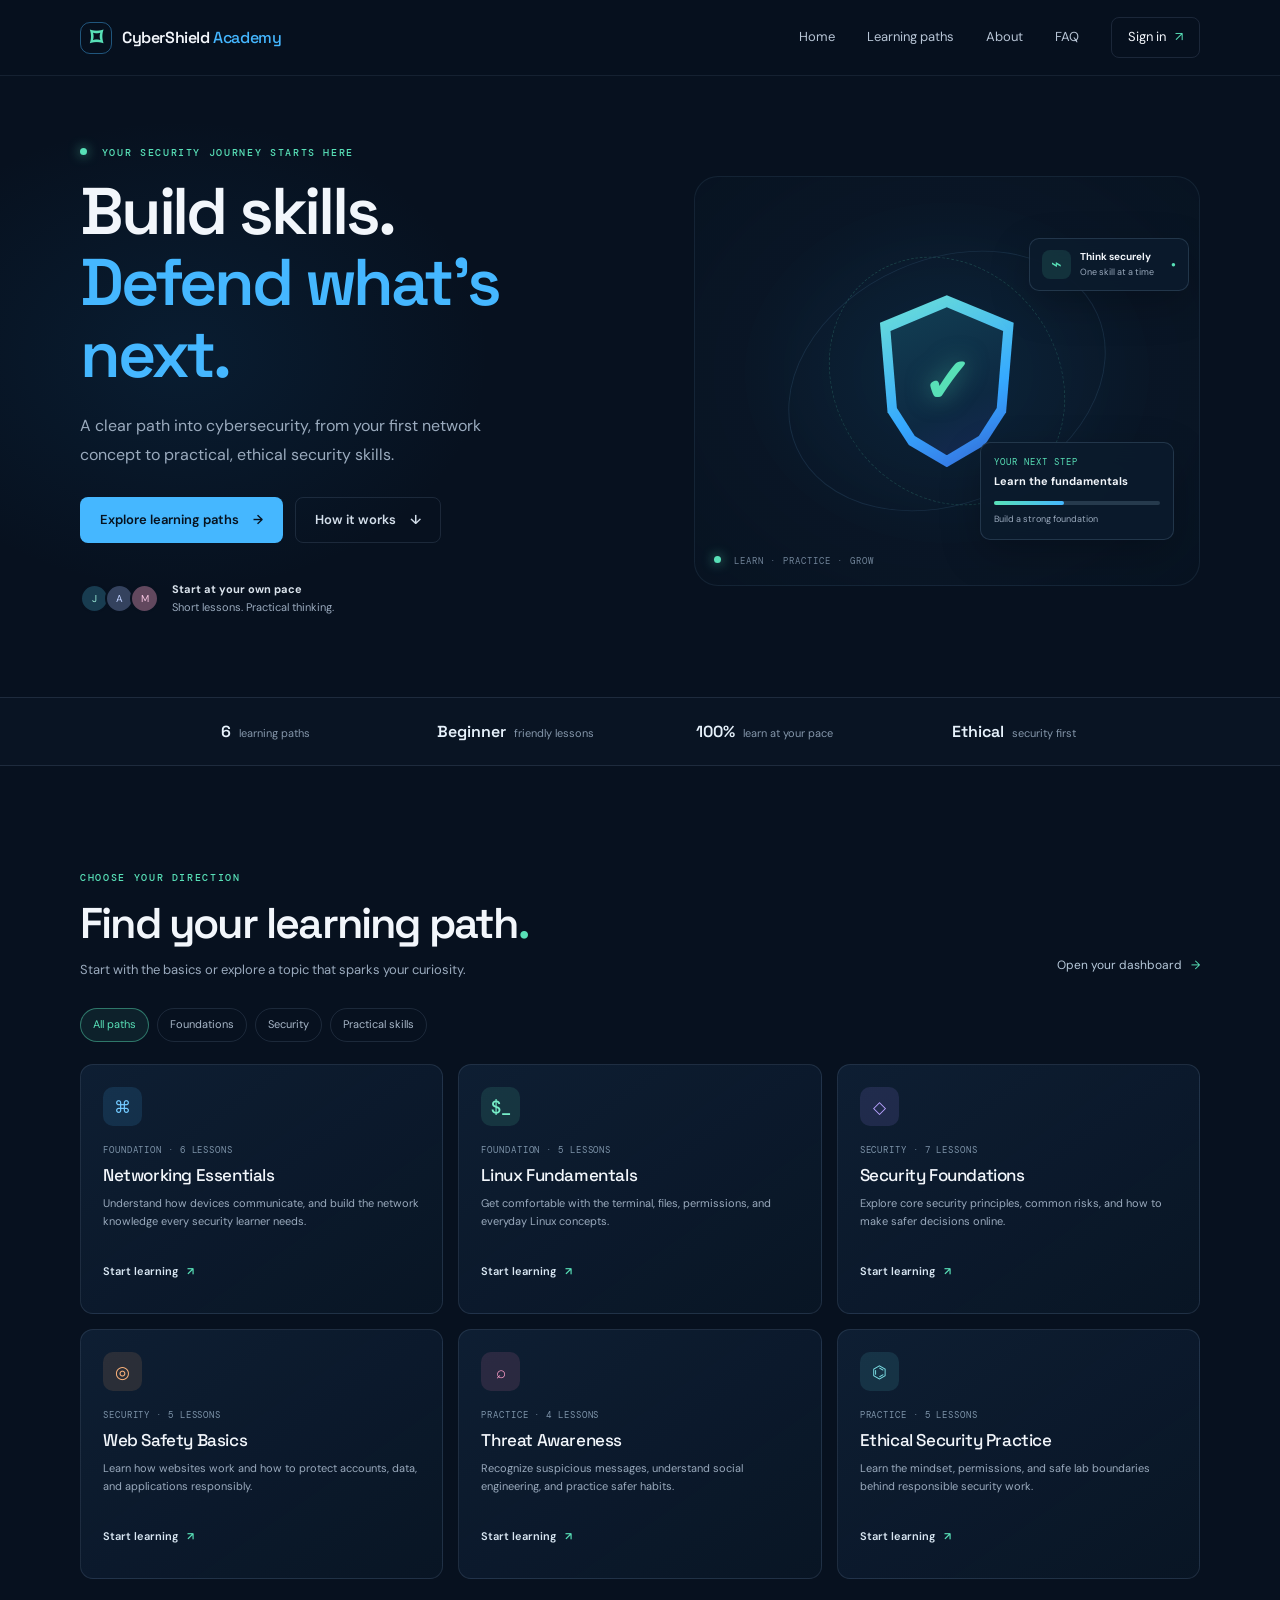
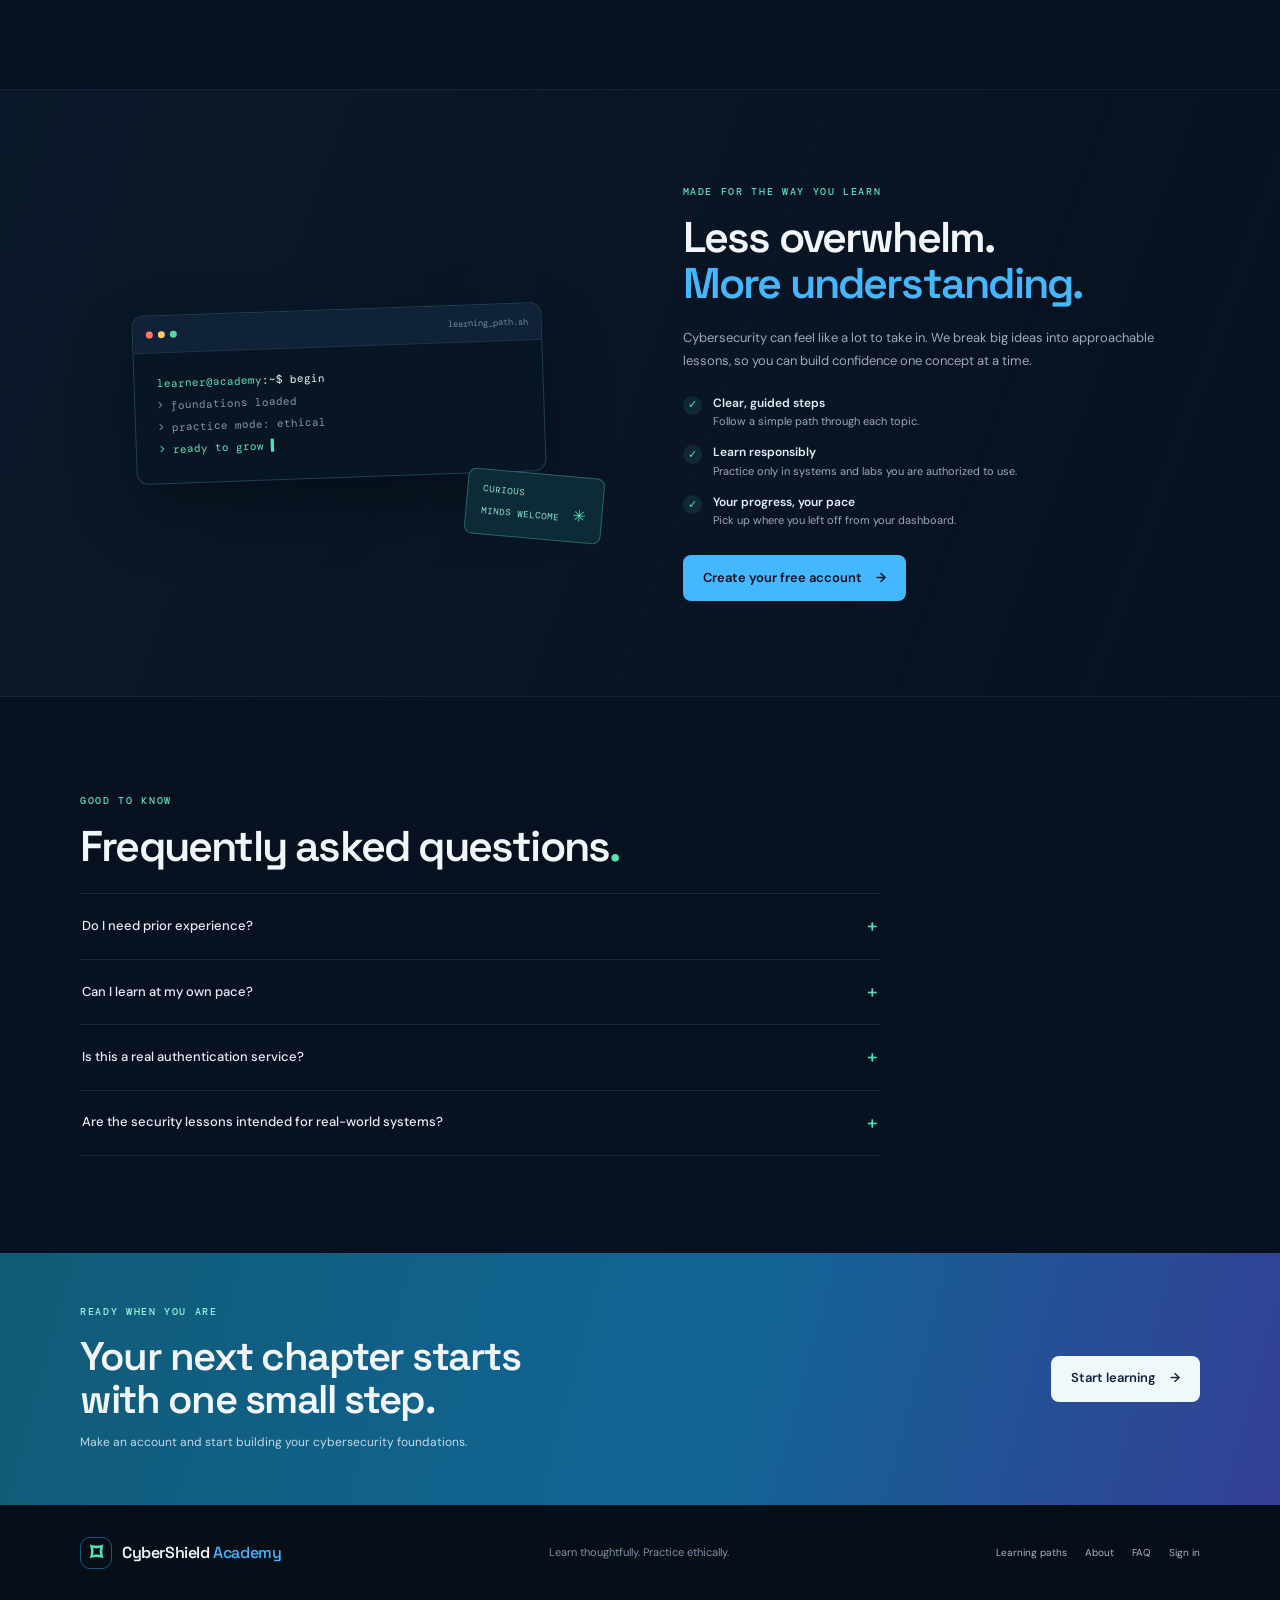
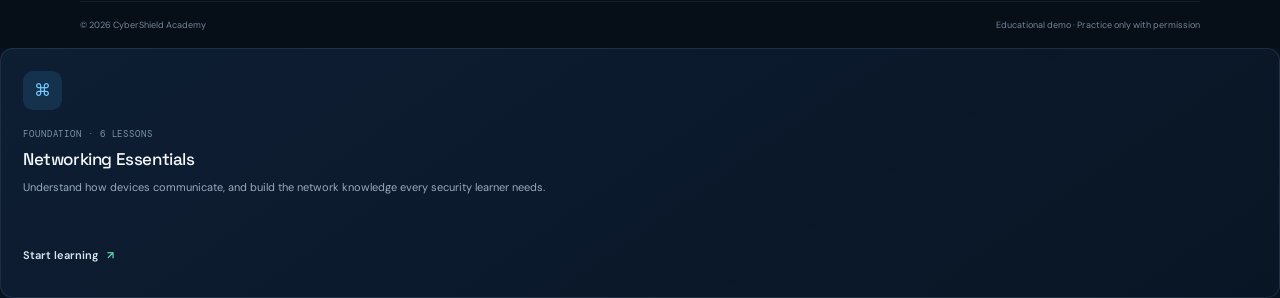
==== index.html @ fd05f438 "Add CyberShield Academy website" ====
<!DOCTYPE html>
<html lang="en">
<head>
    <meta charset="UTF-8">
    <meta name="viewport" content="width=device-width, initial-scale=1.0">
    <meta name="theme-color" content="#07111f">
    <meta name="description" content="Build practical cybersecurity skills with beginner-friendly learning paths, hands-on labs, and guided lessons at CyberShield Academy.">
    <title>CyberShield Academy | Learn Cybersecurity</title>
    <link rel="stylesheet" href="style.css">
</head>
<body>
    <header class="site-header">
        <a class="brand" href="#home" aria-label="CyberShield Academy home">
            <span class="brand-mark" aria-hidden="true">⌑</span>
            <span>CyberShield <strong>Academy</strong></span>
        </a>
        <button class="menu-toggle" id="menuToggle" type="button" aria-label="Open navigation" aria-expanded="false" aria-controls="primaryNav">
            <span></span><span></span><span></span>
        </button>
        <nav class="main-nav" id="primaryNav" aria-label="Main navigation">
            <a href="#home">Home</a>
            <a href="#courses">Learning paths</a>
            <a href="#about">About</a>
            <a href="#faq">FAQ</a>
            <a class="nav-cta" href="auth.html">Sign in <span aria-hidden="true">↗</span></a>
        </nav>
    </header>

    <main>
        <section class="hero section-wrap" id="home">
            <div class="hero-copy">
                <p class="eyebrow"><span class="status-dot"></span> YOUR SECURITY JOURNEY STARTS HERE</p>
                <h1>Build skills.<br><span>Defend what's next.</span></h1>
                <p class="hero-description">A clear path into cybersecurity, from your first network concept to practical, ethical security skills.</p>
                <div class="hero-actions">
                    <a class="button button-primary" href="#courses">Explore learning paths <span aria-hidden="true">→</span></a>
                    <a class="button button-quiet" href="#about">How it works <span aria-hidden="true">↓</span></a>
                </div>
                <div class="hero-proof">
                    <div class="proof-avatars" aria-hidden="true"><span>J</span><span>A</span><span>M</span></div>
                    <p><strong>Start at your own pace</strong><br><span>Short lessons. Practical thinking.</span></p>
                </div>
            </div>
            <div class="hero-visual" aria-label="Cybersecurity learning dashboard illustration">
                <div class="orbit orbit-one"></div>
                <div class="orbit orbit-two"></div>
                <div class="shield-illustration">
                    <div class="shield-inner"><span class="shield-symbol">✓</span></div>
                </div>
                <div class="floating-card card-threat"><span class="mini-icon">⌁</span><span><strong>Think securely</strong><small>One skill at a time</small></span><span class="signal">●</span></div>
                <div class="floating-card card-progress"><span class="progress-label">YOUR NEXT STEP</span><strong>Learn the fundamentals</strong><div class="progress-track"><span></span></div><small>Build a strong foundation</small></div>
                <div class="visual-caption"><span class="status-dot"></span> LEARN · PRACTICE · GROW</div>
            </div>
        </section>

        <section class="trust-strip" aria-label="Academy highlights">
            <div><strong>6</strong><span>learning paths</span></div>
            <div><strong>Beginner</strong><span>friendly lessons</span></div>
            <div><strong>100%</strong><span>learn at your pace</span></div>
            <div><strong>Ethical</strong><span>security first</span></div>
        </section>

        <section class="section-wrap courses-section" id="courses">
            <div class="section-heading">
                <div>
                    <p class="eyebrow">CHOOSE YOUR DIRECTION</p>
                    <h2>Find your learning path<span class="accent-dot">.</span></h2>
                    <p class="section-intro">Start with the basics or explore a topic that sparks your curiosity.</p>
                </div>
                <a class="text-link" href="auth.html">Open your dashboard <span aria-hidden="true">→</span></a>
            </div>
            <div class="course-filters" role="group" aria-label="Filter learning paths">
                <button class="filter-chip active" type="button" data-filter="all" aria-pressed="true">All paths</button>
                <button class="filter-chip" type="button" data-filter="foundation" aria-pressed="false">Foundations</button>
                <button class="filter-chip" type="button" data-filter="security" aria-pressed="false">Security</button>
                <button class="filter-chip" type="button" data-filter="practice" aria-pressed="false">Practical skills</button>
            </div>
            <div class="course-grid" id="courseGrid">
                <article class="course-card" data-category="foundation">
                    <div class="course-icon icon-blue">⌘</div><p class="course-kicker">FOUNDATION · 6 LESSONS</p>
                    <h3>Networking Essentials</h3><p>Understand how devices communicate, and build the network knowledge every security learner needs.</p>
                   <a href="auth.html" class="course-link">Start learning <span aria-hidden="true">↗</span></a>
                </article>
                <article class="course-card" data-category="foundation">
                    <div class="course-icon icon-green">$_</div><p class="course-kicker">FOUNDATION · 5 LESSONS</p>
                    <h3>Linux Fundamentals</h3><p>Get comfortable with the terminal, files, permissions, and everyday Linux concepts.</p>
                    <a href="auth.html" class="course-link">Start learning <span aria-hidden="true">↗</span></a>
                </article>
                <article class="course-card" data-category="security">
                    <div class="course-icon icon-purple">◇</div><p class="course-kicker">SECURITY · 7 LESSONS</p>
                    <h3>Security Foundations</h3><p>Explore core security principles, common risks, and how to make safer decisions online.</p>
                    <a href="auth.html" class="course-link">Start learning <span aria-hidden="true">↗</span></a>
                </article>
                <article class="course-card" data-category="security">
                    <div class="course-icon icon-orange">◎</div><p class="course-kicker">SECURITY · 5 LESSONS</p>
                    <h3>Web Safety Basics</h3><p>Learn how websites work and how to protect accounts, data, and applications responsibly.</p>
                    <a href="auth.html" class="course-link">Start learning <span aria-hidden="true">↗</span></a>
                </article>
                <article class="course-card" data-category="practice">
                    <div class="course-icon icon-pink">⌕</div><p class="course-kicker">PRACTICE · 4 LESSONS</p>
                    <h3>Threat Awareness</h3><p>Recognize suspicious messages, understand social engineering, and practice safer habits.</p>
                    <a href="auth.html" class="course-link">Start learning <span aria-hidden="true">↗</span></a>
                </article>
                <article class="course-card" data-category="practice">
                    <div class="course-icon icon-teal">⌬</div><p class="course-kicker">PRACTICE · 5 LESSONS</p>
                    <h3>Ethical Security Practice</h3><p>Learn the mindset, permissions, and safe lab boundaries behind responsible security work.</p>
                    <a href="auth.html" class="course-link">Start learning <span aria-hidden="true">↗</span></a>
                </article>
            </div>
            <p class="empty-filter" id="emptyFilter" hidden>No learning paths match this filter.</p>
        </section>

        <section class="about-section" id="about">
            <div class="section-wrap about-grid">
                <div class="about-visual">
                    <div class="terminal-window">
                        <div class="terminal-top"><span></span><span></span><span></span><small>learning_path.sh</small></div>
                        <div class="terminal-content"><p><span class="terminal-green">learner@academy</span>:~$ begin</p><p class="terminal-muted">> foundations loaded</p><p class="terminal-muted">> practice mode: ethical</p><p class="terminal-highlight">> ready to grow <span class="cursor">▍</span></p></div>
                    </div>
                    <div class="about-sticker">CURIOUS<br>MINDS WELCOME <span>✳</span></div>
                </div>
                <div class="about-copy">
                    <p class="eyebrow">MADE FOR THE WAY YOU LEARN</p>
                    <h2>Less overwhelm.<br><span>More understanding.</span></h2>
                    <p>Cybersecurity can feel like a lot to take in. We break big ideas into approachable lessons, so you can build confidence one concept at a time.</p>
                    <div class="value-list">
                        <div><span class="check-mark">✓</span><p><strong>Clear, guided steps</strong><br>Follow a simple path through each topic.</p></div>
                        <div><span class="check-mark">✓</span><p><strong>Learn responsibly</strong><br>Practice only in systems and labs you are authorized to use.</p></div>
                        <div><span class="check-mark">✓</span><p><strong>Your progress, your pace</strong><br>Pick up where you left off from your dashboard.</p></div>
                    </div>
                    <a class="button button-primary" href="auth.html">Create your free account <span aria-hidden="true">→</span></a>
                </div>
            </div>
        </section>

        <section class="section-wrap faq-section" id="faq">
            <div class="section-heading">
                <div><p class="eyebrow">GOOD TO KNOW</p><h2>Frequently asked questions<span class="accent-dot">.</span></h2></div>
            </div>
            <div class="faq-list">
                <details><summary>Do I need prior experience? <span>+</span></summary><p>No. The learning paths are designed to start with approachable fundamentals, and you can choose where to begin.</p></details>
                <details><summary>Can I learn at my own pace? <span>+</span></summary><p>Yes. Lessons and progress are available from your dashboard on the same browser where you created your account.</p></details>
                <details><summary>Is this a real authentication service? <span>+</span></summary><p>This website is a front-end learning demo. Accounts and progress are stored in this browser only. Do not use a real or reused password. A production service needs a secure backend and verified password-reset flow.</p></details>
                <details><summary>Are the security lessons intended for real-world systems? <span>+</span></summary><p>Learning should stay ethical and authorized. Only practice on systems you own or have explicit permission to test, preferably in a dedicated training lab.</p></details>
            </div>
        </section>

        <section class="contact-section" id="contact">
            <div class="section-wrap contact-wrap">
                <div><p class="eyebrow">READY WHEN YOU ARE</p><h2>Your next chapter starts<br>with one small step.</h2><p>Make an account and start building your cybersecurity foundations.</p></div>
                <a class="button button-light" href="auth.html">Start learning <span aria-hidden="true">→</span></a>
            </div>
        </section>
    </main>

    <footer class="site-footer">
        <div class="section-wrap footer-main">
            <a class="brand" href="#home"><span class="brand-mark" aria-hidden="true">⌑</span><span>CyberShield <strong>Academy</strong></span></a>
            <p>Learn thoughtfully. Practice ethically.</p>
            <div class="footer-links"><a href="#courses">Learning paths</a><a href="#about">About</a><a href="#faq">FAQ</a><a href="auth.html">Sign in</a></div>
        </div>
        <div class="section-wrap footer-bottom"><span>© <span id="currentYear"></span> CyberShield Academy</span><span>Educational demo · Practice only with permission</span></div>
    </footer>
    <script src="script.js"></script><article class="course-card" data-category="foundation">
    <div class="course-icon icon-blue">⌘</div><p class="course-kicker">FOUNDATION · 6 LESSONS</p>
    <h3>Networking Essentials</h3><p>Understand how devices communicate, and build the network knowledge every security learner needs.</p>
    <a href="networking.html" class="course-link">Start learning <span aria-hidden="true">↗</span></a>
</article>

</body>
</html>
---- style.css ----
@import url('https://fonts.googleapis.com/css2?family=DM+Mono:wght@400;500&family=DM+Sans:wght@400;500;600;700&family=Space+Grotesk:wght@400;500;600;700&display=swap');

:root {
    color-scheme: dark;
    --bg: #07111f;
    --surface: #0c1929;
    --surface-raised: #102238;
    --line: rgba(153, 183, 215, .14);
    --text: #f2f6fb;
    --muted: #9aaabd;
    --blue: #45b7ff;
    --mint: #58e0b7;
    --font-body: "DM Sans", Arial, sans-serif;
    --font-display: "Space Grotesk", Arial, sans-serif;
    --font-mono: "DM Mono", Consolas, monospace;
}

* { box-sizing: border-box; }
html { scroll-behavior: smooth; scroll-padding-top: 85px; }
body { margin: 0; background: var(--bg); color: var(--text); font-family: var(--font-body); line-height: 1.6; }
a { color: inherit; text-decoration: none; }
button { font: inherit; }
button, a { -webkit-tap-highlight-color: transparent; }
button:focus-visible, a:focus-visible, summary:focus-visible, input:focus-visible, textarea:focus-visible { outline: 2px solid var(--mint); outline-offset: 4px; }
.section-wrap { width: min(1120px, calc(100% - 48px)); margin-inline: auto; }

.site-header { position: sticky; z-index: 20; top: 0; display: flex; align-items: center; justify-content: space-between; min-height: 76px; padding: 0 max(24px, calc((100% - 1120px) / 2)); border-bottom: 1px solid rgba(153, 183, 215, .1); background: rgba(7, 17, 31, .88); backdrop-filter: blur(18px); }
.brand { display: inline-flex; gap: 10px; align-items: center; font: 600 16px var(--font-display); letter-spacing: -.4px; white-space: nowrap; }
.brand strong { color: var(--blue); font-weight: 500; }
.brand-mark { display: grid; width: 32px; height: 32px; place-items: center; border: 1px solid rgba(69, 183, 255, .42); border-radius: 10px; color: var(--mint); font-size: 24px; line-height: 1; }
.main-nav { display: flex; align-items: center; gap: 32px; color: #b7c5d5; font-size: 13px; }
.main-nav a { transition: color .2s ease; }
.main-nav a:hover, .footer-links a:hover { color: var(--mint); }
.main-nav .nav-cta { padding: 9px 16px; border: 1px solid var(--line); border-radius: 8px; color: var(--text); }
.nav-cta span { padding-left: 6px; color: var(--mint); }
.menu-toggle { display: none; }

.hero { position: relative; display: grid; min-height: 600px; grid-template-columns: 1.05fr .95fr; align-items: center; gap: 54px; padding-block: 70px 80px; }
.hero::before { position: absolute; z-index: -1; top: 5%; left: -20%; width: 58%; height: 80%; border-radius: 50%; background: radial-gradient(ellipse, rgba(20, 91, 145, .16), transparent 67%); content: ""; pointer-events: none; }
.eyebrow { margin: 0 0 17px; color: var(--mint); font: 500 10px var(--font-mono); letter-spacing: 1.65px; }
.status-dot { display: inline-block; width: 7px; height: 7px; margin-right: 7px; border-radius: 50%; background: var(--mint); box-shadow: 0 0 12px rgba(88, 224, 183, .8); vertical-align: 1px; }
.hero h1, .section-heading h2, .about-copy h2, .contact-wrap h2 { margin: 0; font: 600 clamp(42px, 5.4vw, 66px)/1.08 var(--font-display); letter-spacing: -3.2px; }
.hero h1 span, .about-copy h2 span { color: var(--blue); }
.hero-description { max-width: 455px; margin: 22px 0 28px; color: var(--muted); font-size: 16px; line-height: 1.8; }
.hero-actions { display: flex; flex-wrap: wrap; align-items: center; gap: 12px; }
.button { display: inline-flex; min-height: 46px; align-items: center; justify-content: center; gap: 14px; padding: 0 19px; border: 1px solid transparent; border-radius: 8px; font-size: 13px; font-weight: 600; transition: transform .2s ease, background .2s ease, border-color .2s ease; }
.button:hover { transform: translateY(-2px); }
.button-primary { background: var(--blue); color: #06121f; }
.button-primary:hover { background: #81d1ff; }
.button-quiet { border-color: var(--line); color: #d3deea; }
.button-quiet:hover { border-color: rgba(88, 224, 183, .5); }
.hero-proof { display: flex; align-items: center; gap: 13px; margin-top: 38px; }
.proof-avatars { display: flex; padding-left: 4px; }
.proof-avatars span { display: grid; width: 29px; height: 29px; margin-left: -4px; place-items: center; border: 2px solid var(--bg); border-radius: 50%; background: #183c50; color: #9cebd7; font-size: 10px; }
.proof-avatars span:nth-child(2) { background: #34425e; color: #bed0ff; }
.proof-avatars span:nth-child(3) { background: #62485e; color: #f7c5e1; }
.hero-proof p { margin: 0; color: #dae3ec; font-size: 11px; line-height: 1.6; }
.hero-proof p span { color: var(--muted); }

.hero-visual { position: relative; display: grid; min-height: 410px; place-items: center; overflow: hidden; border: 1px solid rgba(129, 175, 212, .1); border-radius: 24px; background: radial-gradient(ellipse at 50% 48%, rgba(23, 80, 119, .34), rgba(11, 25, 42, .65) 57%, rgba(8, 20, 34, .8)); }
.orbit { position: absolute; width: 330px; height: 330px; border: 1px solid rgba(103, 161, 206, .15); border-radius: 50%; transform: rotate(-24deg) scaleY(.74); }
.orbit-two { width: 260px; height: 260px; border-style: dashed; border-color: rgba(88, 224, 183, .18); transform: rotate(55deg) scaleY(.86); }
.shield-illustration { position: relative; display: grid; width: 152px; height: 172px; place-items: center; background: linear-gradient(155deg, #70e4d3, #35a9ff 60%, #3764da); clip-path: polygon(50% 0, 94% 16%, 89% 68%, 75% 87%, 50% 100%, 25% 87%, 11% 68%, 6% 16%); filter: drop-shadow(0 0 30px rgba(59, 186, 239, .3)); }
.shield-inner { display: grid; width: 128px; height: 148px; place-items: center; background: linear-gradient(155deg, #123f54, #0d2942 65%, #172854); clip-path: polygon(50% 0, 94% 16%, 89% 68%, 75% 87%, 50% 100%, 25% 87%, 11% 68%, 6% 16%); }
.shield-symbol { color: var(--mint); font: 600 62px var(--font-display); text-shadow: 0 0 24px rgba(88, 224, 183, .5); }
.floating-card { position: absolute; display: flex; align-items: center; border: 1px solid rgba(145, 180, 214, .18); border-radius: 10px; background: rgba(12, 27, 44, .91); box-shadow: 0 14px 40px rgba(0, 0, 0, .22); backdrop-filter: blur(12px); }
.card-threat { top: 15%; right: 2%; gap: 9px; padding: 10px 12px; }
.mini-icon { display: grid; width: 29px; height: 29px; place-items: center; border-radius: 8px; background: rgba(88, 224, 183, .12); color: var(--mint); font-size: 18px; }
.card-threat strong, .card-threat small, .card-progress strong, .card-progress small { display: block; }
.card-threat strong { font-size: 10px; }
.card-threat small, .card-progress small { color: var(--muted); font-size: 9px; }
.signal { margin-left: 8px; color: var(--mint); font-size: 8px; }
.card-progress { right: 5%; bottom: 11%; display: block; width: 194px; padding: 13px; }
.progress-label { display: block; margin-bottom: 5px; color: var(--mint); font: 9px var(--font-mono); letter-spacing: 1px; }
.card-progress strong { margin-bottom: 10px; font-size: 11px; }
.progress-track { height: 4px; margin-bottom: 7px; border-radius: 8px; background: #263a4d; }
.progress-track span { display: block; width: 42%; height: 100%; border-radius: inherit; background: linear-gradient(90deg, var(--mint), var(--blue)); }
.visual-caption { position: absolute; bottom: 18px; left: 19px; color: #718499; font: 9px var(--font-mono); letter-spacing: 1.1px; }

.trust-strip { display: grid; grid-template-columns: repeat(4, 1fr); gap: 18px; padding: 23px max(24px, calc((100% - 980px) / 2)); border-block: 1px solid var(--line); background: rgba(12, 25, 41, .5); }
.trust-strip div { display: flex; align-items: baseline; justify-content: center; gap: 8px; }
.trust-strip strong { color: #e7f2fc; font: 600 16px var(--font-display); }
.trust-strip span { color: #8496aa; font-size: 11px; }

.courses-section { padding-block: 105px 110px; }
.section-heading { display: flex; align-items: end; justify-content: space-between; gap: 25px; margin-bottom: 28px; }
.section-heading h2, .about-copy h2 { font-size: clamp(32px, 4vw, 43px); letter-spacing: -1.8px; }
.accent-dot { color: var(--mint); }
.section-intro { margin: 12px 0 0; color: var(--muted); font-size: 13px; }
.text-link { padding-bottom: 5px; color: #b7c9da; font-size: 12px; }
.text-link span, .course-link span { padding-left: 6px; color: var(--mint); }
.course-filters { display: flex; flex-wrap: wrap; gap: 8px; margin-bottom: 22px; }
.filter-chip { padding: 7px 12px; border: 1px solid var(--line); border-radius: 20px; background: transparent; color: #a7b6c7; cursor: pointer; font-size: 11px; transition: .2s ease; }
.filter-chip:hover, .filter-chip.active { border-color: rgba(88, 224, 183, .45); background: rgba(88, 224, 183, .08); color: var(--mint); }
.course-grid { display: grid; grid-template-columns: repeat(3, 1fr); gap: 15px; }
.course-card { min-height: 250px; padding: 22px; border: 1px solid var(--line); border-radius: 13px; background: linear-gradient(145deg, rgba(16, 34, 56, .8), rgba(10, 23, 39, .75)); transition: transform .25s ease, border-color .25s ease, background .25s ease; }
.course-card:hover { transform: translateY(-4px); border-color: rgba(69, 183, 255, .4); background: linear-gradient(145deg, rgba(18, 43, 68, .95), rgba(10, 23, 39, .85)); }
.course-icon { display: grid; width: 39px; height: 39px; place-items: center; border-radius: 10px; font: 500 17px var(--font-mono); }
.icon-blue { background: rgba(69, 183, 255, .13); color: #73caff; }
.icon-green { background: rgba(88, 224, 183, .12); color: #77edc8; }
.icon-purple { background: rgba(164, 136, 255, .13); color: #b9a2ff; }
.icon-orange { background: rgba(255, 171, 106, .12); color: #ffb47c; }
.icon-pink { background: rgba(255, 128, 178, .12); color: #ff9fca; }
.icon-teal { background: rgba(94, 212, 219, .12); color: #7de1e7; }
.course-kicker { margin: 18px 0 8px; color: #7e94aa; font: 9px var(--font-mono); letter-spacing: .9px; }
.course-card h3 { margin: 0 0 8px; font: 500 17px var(--font-display); letter-spacing: -.4px; }
.course-card > p:not(.course-kicker) { min-height: 54px; margin: 0; color: var(--muted); font-size: 11px; line-height: 1.65; }
.course-link { display: inline-block; margin-top: 15px; color: #d9e7f3; font-size: 11px; font-weight: 600; }
.empty-filter { color: var(--muted); }

.about-section { padding-block: 95px; border-block: 1px solid rgba(153, 183, 215, .08); background: linear-gradient(110deg, rgba(11, 26, 43, .9), rgba(7, 17, 31, .6)); }
.about-grid { display: grid; grid-template-columns: 1fr 1fr; align-items: center; gap: 85px; }
.about-visual { position: relative; min-height: 335px; display: grid; place-items: center; }
.terminal-window { width: min(410px, 100%); overflow: hidden; border: 1px solid rgba(99, 178, 211, .27); border-radius: 12px; background: #081522; box-shadow: 0 28px 65px rgba(0, 0, 0, .32); transform: rotate(-2deg); }
.terminal-top { display: flex; height: 37px; align-items: center; gap: 5px; padding: 0 13px; border-bottom: 1px solid rgba(153, 183, 215, .1); background: #102238; }
.terminal-top > span { width: 7px; height: 7px; border-radius: 50%; background: #ff776d; }
.terminal-top > span:nth-child(2) { background: #ffc966; }
.terminal-top > span:nth-child(3) { background: #58d7a2; }
.terminal-top small { margin-left: auto; color: #71869b; font: 9px var(--font-mono); }
.terminal-content { padding: 19px 22px 23px; font: 11px/2 var(--font-mono); }
.terminal-content p { margin: 0; }
.terminal-green, .terminal-highlight { color: var(--mint); }
.terminal-muted { color: #8296aa; }
.cursor { animation: blink 1.1s steps(2, start) infinite; }
@keyframes blink { to { visibility: hidden; } }
.about-sticker { position: absolute; right: -5px; bottom: 22px; padding: 12px 15px; border: 1px solid rgba(88, 224, 183, .34); border-radius: 8px; background: #0d2b37; color: #8fe6d0; font: 9px/1.6 var(--font-mono); letter-spacing: 1px; transform: rotate(5deg); }
.about-sticker span { padding-left: 7px; color: var(--mint); font-size: 16px; }
.about-copy > p:not(.eyebrow) { margin: 18px 0; color: var(--muted); font-size: 13px; line-height: 1.8; }
.value-list { display: grid; gap: 13px; margin: 21px 0 25px; }
.value-list > div { display: flex; align-items: flex-start; gap: 11px; }
.check-mark { display: grid; flex: 0 0 19px; width: 19px; height: 19px; margin-top: 2px; place-items: center; border-radius: 50%; background: rgba(88, 224, 183, .1); color: var(--mint); font-size: 11px; }
.value-list p { margin: 0; color: var(--muted); font-size: 11px; line-height: 1.6; }
.value-list strong { color: #e6eef7; font-size: 12px; font-weight: 600; }
.faq-section { padding-block: 97px; }
.faq-section .section-heading { margin-bottom: 23px; }
.faq-list { max-width: 800px; border-top: 1px solid var(--line); }
.faq-list details { border-bottom: 1px solid var(--line); }
.faq-list summary { display: flex; align-items: center; justify-content: space-between; gap: 20px; padding: 17px 2px; color: #e5edf6; cursor: pointer; font-size: 13px; font-weight: 500; list-style: none; }
.faq-list summary::-webkit-details-marker { display: none; }
.faq-list summary span { color: var(--mint); font-size: 19px; transition: transform .2s ease; }
.faq-list details[open] summary span { transform: rotate(45deg); }
.faq-list details p { max-width: 690px; margin: -4px 0 18px; color: var(--muted); font-size: 12px; line-height: 1.8; }
.contact-section { padding-block: 52px; background: linear-gradient(105deg, #105b76, #116596 56%, #343f95); }
.contact-wrap { display: flex; align-items: center; justify-content: space-between; gap: 30px; }
.contact-wrap .eyebrow { color: #99f5db; }
.contact-wrap h2 { font-size: clamp(28px, 4vw, 40px); letter-spacing: -1.5px; }
.contact-wrap > div > p:last-child { margin: 12px 0 0; color: #c1d9e9; font-size: 12px; }
.button-light { flex: 0 0 auto; background: #f1f8fc; color: #102238; }
.button-light:hover { background: #fff; }
.site-footer { background: #060e18; }
.footer-main { display: flex; min-height: 96px; align-items: center; justify-content: space-between; gap: 20px; }
.footer-main > p { color: #8092a5; font-size: 11px; }
.footer-links { display: flex; flex-wrap: wrap; gap: 18px; color: #a8b7c7; font-size: 10px; }
.footer-bottom { display: flex; justify-content: space-between; gap: 15px; padding-block: 16px; border-top: 1px solid rgba(153, 183, 215, .1); color: #74869a; font-size: 9px; }

/* Account and dashboard share the academy palette and controls. */
.app-page { min-height: 100vh; background: radial-gradient(ellipse at 20% 5%, rgba(19, 84, 125, .2), transparent 42%), var(--bg); }
.app-header { position: sticky; z-index: 10; top: 0; display: flex; min-height: 70px; align-items: center; justify-content: space-between; padding: 0 max(24px, calc((100% - 1060px) / 2)); border-bottom: 1px solid var(--line); background: rgba(7, 17, 31, .9); backdrop-filter: blur(15px); }
.app-header nav { display: flex; align-items: center; gap: 19px; color: #aebed0; font-size: 12px; }
.app-header nav a:hover { color: var(--mint); }
.app-container { width: min(1060px, calc(100% - 40px)); margin: 0 auto; padding-block: 44px 70px; }
.app-container h1, .auth-panel h1 { font: 600 clamp(29px, 4vw, 40px)/1.15 var(--font-display); letter-spacing: -1.4px; }
.app-container h1 span { color: var(--blue); }
.app-muted { color: var(--muted); font-size: 13px; }
.dashboard-top { display: flex; align-items: flex-end; justify-content: space-between; gap: 24px; margin-bottom: 28px; }
.dashboard-top .eyebrow { margin-bottom: 10px; }
.dashboard-stats { display: grid; grid-template-columns: repeat(3, 1fr); gap: 13px; margin-bottom: 34px; }
.stat-card { padding: 18px; border: 1px solid var(--line); border-radius: 11px; background: rgba(13, 30, 49, .8); }
.stat-card strong { display: block; color: var(--mint); font: 600 25px var(--font-display); }
.stat-card span { color: var(--muted); font-size: 10px; }
.dashboard-section-title { display: flex; align-items: center; justify-content: space-between; gap: 20px; margin: 34px 0 16px; }
.dashboard-section-title h2 { margin: 0; font: 500 20px var(--font-display); }
.dashboard-courses { display: grid; grid-template-columns: repeat(2, 1fr); gap: 13px; }
.dashboard-course { padding: 19px; border: 1px solid var(--line); border-radius: 12px; background: rgba(13, 30, 49, .72); }
.dashboard-course-head { display: flex; align-items: flex-start; justify-content: space-between; gap: 12px; }
.dashboard-course h3 { margin: 0 0 7px; font: 500 16px var(--font-display); }
.dashboard-course p { margin: 0 0 13px; color: var(--muted); font-size: 11px; }
.course-count { color: #8da1b7; font: 10px var(--font-mono); }
.dashboard-progress { height: 5px; margin: 13px 0 9px; border-radius: 5px; background: #23384e; }
.dashboard-progress span { display: block; height: 100%; border-radius: inherit; background: linear-gradient(90deg, var(--mint), var(--blue)); transition: width .25s ease; }
.lesson-list { display: grid; gap: 7px; margin: 13px 0 0; padding: 0; list-style: none; }
.lesson-list li { color: #c2cfdd; font-size: 11px; }
.lesson-header { display: flex; align-items: center; gap: 8px; }
.lesson-list input { flex: 0 0 auto; accent-color: var(--mint); }
.lesson-list label { color: #8fa2b6; cursor: pointer; font-size: 9px; }
.lesson-expand { flex: 1; padding: 5px 0; border: 0; background: transparent; color: #c2cfdd; cursor: pointer; text-align: left; font-size: 11px; }
.lesson-expand::after { float: right; padding-right: 5px; color: var(--mint); content: "+"; }
.lesson-expand[aria-expanded="true"]::after { content: "−"; }
.lesson-content { margin: 3px 25px 9px 0; color: var(--muted); font-size: 10px; line-height: 1.7; }
.dashboard-empty { padding: 27px; border: 1px dashed rgba(153, 183, 215, .22); border-radius: 12px; color: var(--muted); text-align: center; }
.dashboard-empty a { display: inline-block; margin-top: 8px; color: var(--mint); font-size: 12px; }
.dashboard-actions { display: flex; align-items: center; gap: 11px; }
.small-button { min-height: 37px; padding: 0 13px; border: 1px solid var(--line); border-radius: 7px; background: transparent; color: #d8e4ef; cursor: pointer; font-size: 11px; }
.small-button:hover { border-color: rgba(88, 224, 183, .5); color: var(--mint); }
.danger-button { color: #ff9b9b; }
.app-footer { padding: 17px 20px; border-top: 1px solid var(--line); color: #72859a; text-align: center; font-size: 10px; }
.auth-layout { display: grid; width: min(940px, calc(100% - 40px)); min-height: calc(100vh - 120px); grid-template-columns: .9fr 1.1fr; align-items: center; gap: 80px; margin: 0 auto; padding-block: 50px; }
.auth-aside h1 { margin: 0; font: 600 clamp(38px, 5vw, 55px)/1.08 var(--font-display); letter-spacing: -2.5px; }
.auth-aside h1 span { color: var(--blue); }
.auth-aside > p:not(.eyebrow) { max-width: 360px; margin: 17px 0 25px; color: var(--muted); font-size: 13px; line-height: 1.8; }
.auth-aside-note { display: flex; align-items: center; gap: 9px; margin-top: 12px; color: #b6c6d6; font-size: 11px; }
.auth-aside-note .check-mark { width: 18px; height: 18px; flex-basis: 18px; }
.auth-panel { padding: 30px; border: 1px solid var(--line); border-radius: 15px; background: rgba(12, 27, 44, .9); box-shadow: 0 25px 70px rgba(0, 0, 0, .2); }
.auth-panel .eyebrow { margin-bottom: 10px; }
.auth-panel h2 { margin: 0; font: 600 27px var(--font-display); letter-spacing: -.8px; }
.auth-subtitle { margin: 5px 0 20px; color: var(--muted); font-size: 11px; }
.auth-tabs { display: grid; grid-template-columns: 1fr 1fr; gap: 5px; margin-bottom: 21px; padding: 4px; border-radius: 8px; background: #081522; }
.auth-tabs button { padding: 9px 5px; border: 0; border-radius: 6px; background: transparent; color: #96a9bc; cursor: pointer; font-size: 11px; }
.auth-tabs button.active { background: #18334c; color: #e6f4ff; }
.auth-panel form > label, .label-row label { display: block; margin: 13px 0 6px; color: #d3deea; font-size: 10px; font-weight: 600; }
.auth-panel input:not([type="checkbox"]) { display: block; width: 100%; height: 42px; padding: 0 12px; border: 1px solid rgba(153, 183, 215, .18); border-radius: 7px; background: #081522; color: var(--text); font: 11px var(--font-body); }
.auth-panel input::placeholder { color: #657b91; }
.label-row { display: flex; align-items: center; justify-content: space-between; }
.inline-button { margin-top: 13px; padding: 0; border: 0; background: transparent; color: var(--mint); cursor: pointer; font-size: 10px; }
.password-field { position: relative; }
.password-field input { padding-right: 58px !important; }
.password-toggle { position: absolute; top: 50%; right: 10px; padding: 4px; border: 0; background: transparent; color: var(--mint); cursor: pointer; font-size: 10px; transform: translateY(-50%); }
.remember-option { display: flex !important; align-items: center; gap: 7px; margin: 13px 0 !important; color: var(--muted) !important; font-size: 10px !important; font-weight: 400 !important; }
.remember-option input { width: 13px; height: 13px; margin: 0; accent-color: var(--mint); }
.auth-submit { width: 100%; margin-top: 12px; cursor: pointer; font-family: var(--font-body); }
.auth-message { min-height: 18px; margin: 12px 0 0; color: var(--mint); font-size: 11px; }
.auth-message.error { color: #ff9a9a; }
.demo-disclaimer { margin: 11px 0 0; padding-top: 13px; border-top: 1px solid var(--line); color: #8497aa; font-size: 9px; line-height: 1.7; }
.password-strength { height: 3px; margin-top: 8px; overflow: hidden; border-radius: 4px; background: #26394d; }
.password-strength span { display: block; width: 0; height: 100%; border-radius: inherit; background: #ff9b9b; transition: width .2s ease, background .2s ease; }
.password-hint { margin: 5px 0 6px; color: #8799ac; font-size: 9px; }
[hidden] { display: none !important; }

@media (max-width: 800px) {
    .main-nav { gap: 19px; }
    .hero { min-height: auto; grid-template-columns: 1fr 1fr; gap: 28px; padding-block: 70px; }
    .hero-visual { min-height: 350px; }
    .course-grid { grid-template-columns: repeat(2, 1fr); }
    .about-grid { gap: 35px; }
    .trust-strip { grid-template-columns: repeat(2, 1fr); }
}
@media (max-width: 620px) {
    html { scroll-padding-top: 68px; }
    .section-wrap { width: min(100% - 36px, 500px); }
    .site-header { min-height: 65px; padding-inline: 18px; }
    .brand { font-size: 14px; }
    .menu-toggle { display: grid; width: 38px; height: 36px; align-content: center; justify-items: center; gap: 5px; border: 1px solid var(--line); border-radius: 7px; background: transparent; cursor: pointer; }
    .menu-toggle span { width: 16px; height: 1px; background: var(--text); }
    .main-nav { position: absolute; top: 64px; right: 0; left: 0; display: none; align-items: stretch; gap: 0; padding: 8px 18px 14px; border-bottom: 1px solid var(--line); background: #091522; }
    .main-nav.open { display: flex; flex-direction: column; }
    .main-nav a { padding: 11px 5px; }
    .main-nav .nav-cta { margin-top: 6px; padding-inline: 10px; }
    .hero { grid-template-columns: 1fr; gap: 34px; padding-block: 59px 45px; }
    .hero h1 { font-size: clamp(43px, 12vw, 58px); letter-spacing: -2.6px; }
    .hero-description { max-width: 410px; font-size: 14px; }
    .hero-proof { margin-top: 27px; }
    .hero-visual { min-height: 320px; }
    .orbit { width: 270px; height: 270px; }
    .orbit-two { width: 220px; height: 220px; }
    .shield-illustration { width: 130px; height: 148px; }
    .shield-inner { width: 109px; height: 127px; }
    .shield-symbol { font-size: 52px; }
    .card-threat { top: 10%; right: 2%; }
    .card-progress { right: 3%; bottom: 12%; }
    .trust-strip { gap: 14px 5px; padding: 19px 15px; }
    .trust-strip div { flex-direction: column; align-items: center; gap: 1px; text-align: center; }
    .trust-strip strong { font-size: 14px; }
    .trust-strip span { font-size: 9px; }
    .courses-section { padding-block: 68px; }
    .section-heading { align-items: flex-start; flex-direction: column; gap: 12px; }
    .section-heading h2, .about-copy h2 { font-size: 34px; }
    .course-grid { grid-template-columns: 1fr; gap: 10px; }
    .course-card { min-height: auto; padding: 19px; }
    .course-card > p:not(.course-kicker) { min-height: 0; }
    .course-link { margin-top: 13px; }
    .about-section { padding-block: 65px; }
    .about-grid { grid-template-columns: 1fr; gap: 25px; }
    .about-visual { min-height: 270px; }
    .terminal-window { width: 95%; }
    .about-sticker { right: 0; bottom: 7px; }
    .faq-section { padding-block: 65px; }
    .contact-wrap { align-items: flex-start; flex-direction: column; gap: 23px; }
    .footer-main { align-items: flex-start; flex-direction: column; justify-content: center; gap: 12px; padding-block: 23px; }
    .footer-main > p { margin: 0; }
    .footer-links { gap: 13px; }
    .footer-bottom { flex-direction: column; gap: 6px; }
    .app-header { min-height: 63px; padding-inline: 18px; }
    .app-header nav { gap: 11px; font-size: 10px; }
    .app-header .brand { max-width: 180px; }
    .app-header .brand-mark { width: 28px; height: 28px; }
    .app-container { width: calc(100% - 32px); padding-block: 33px 52px; }
    .auth-layout { width: min(480px, calc(100% - 32px)); min-height: auto; grid-template-columns: 1fr; gap: 24px; padding-block: 35px; }
    .auth-aside h1 { font-size: 36px; }
    .auth-aside > p:not(.eyebrow) { margin: 10px 0; }
    .auth-aside-note { display: none; }
    .auth-panel { padding: 22px 18px; }
    .dashboard-top { align-items: flex-start; flex-direction: column; }
    .dashboard-stats { gap: 8px; }
    .stat-card { padding: 12px 10px; }
    .stat-card strong { font-size: 21px; }
    .stat-card span { font-size: 9px; }
    .dashboard-courses { grid-template-columns: 1fr; }
}
@media (prefers-reduced-motion: reduce) {
    *, *::before, *::after { scroll-behavior: auto !important; animation-duration: .01ms !important; animation-iteration-count: 1 !important; transition-duration: .01ms !important; }
}
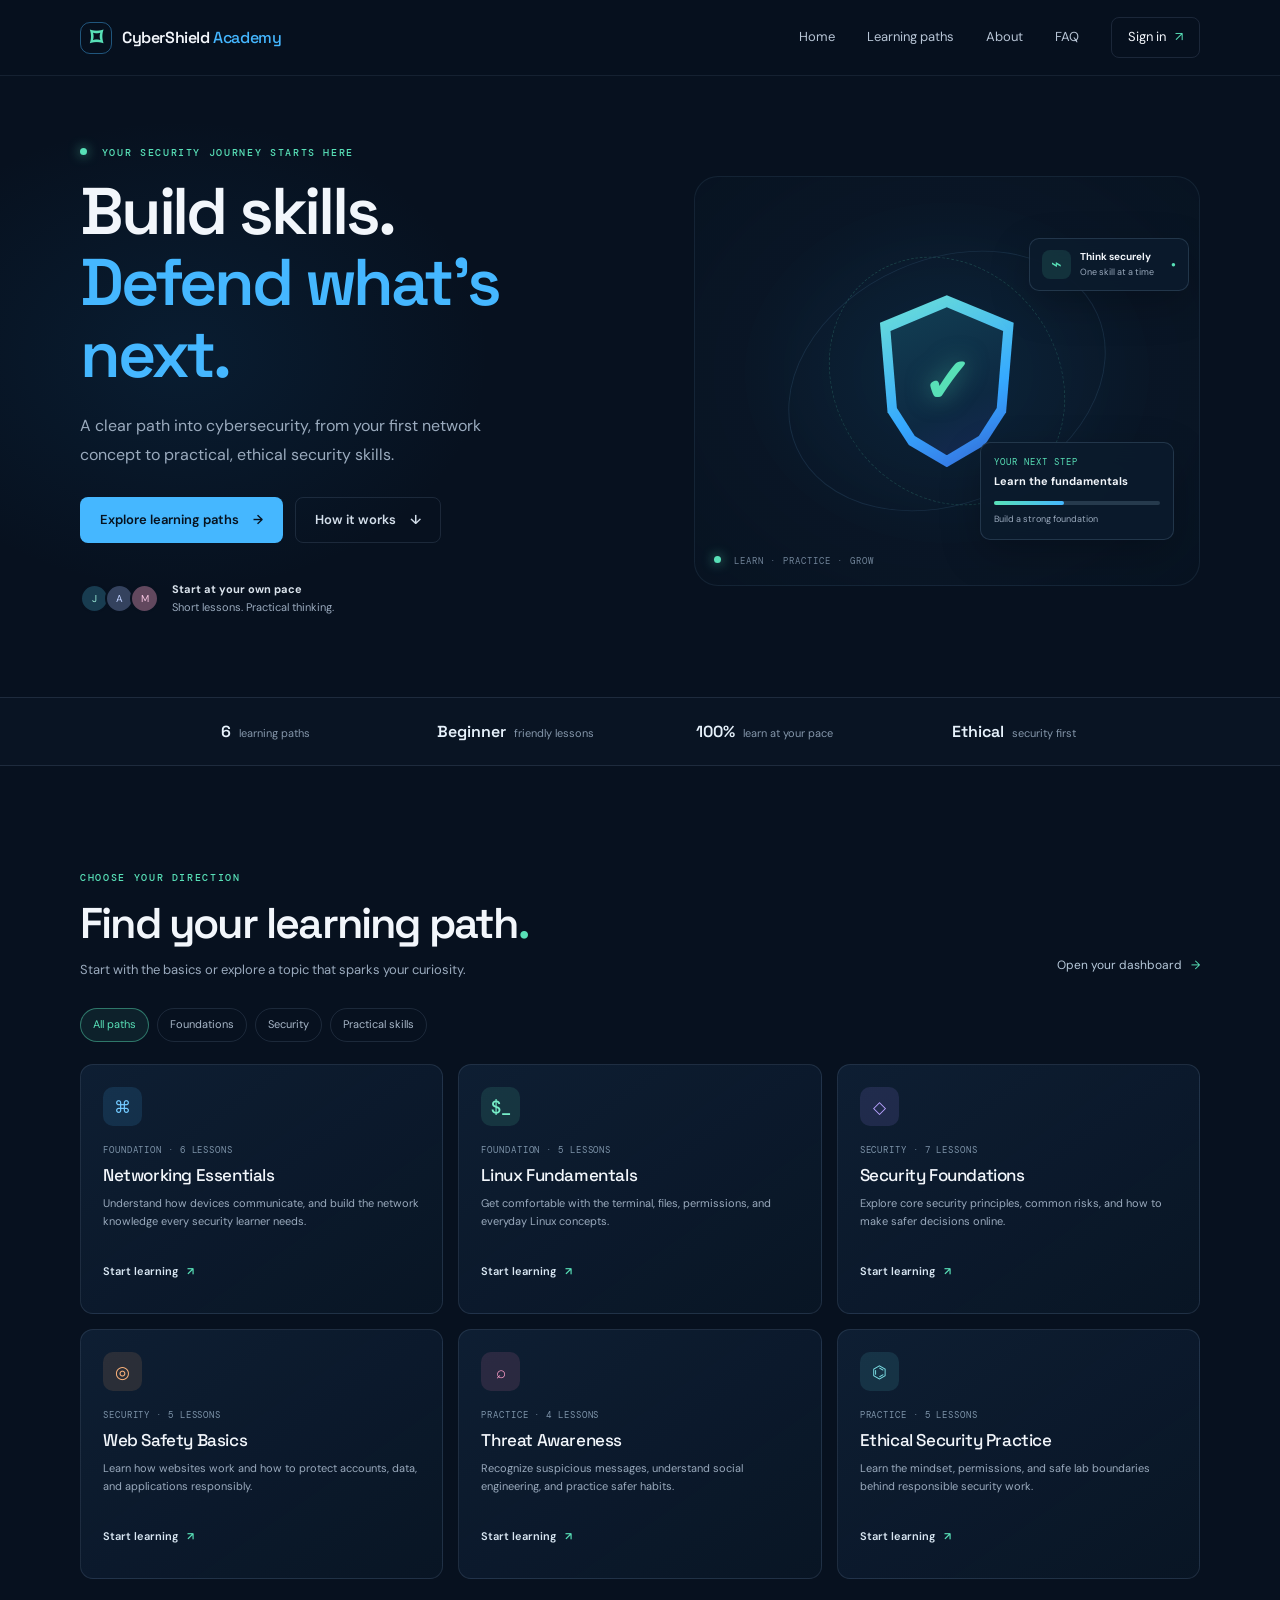
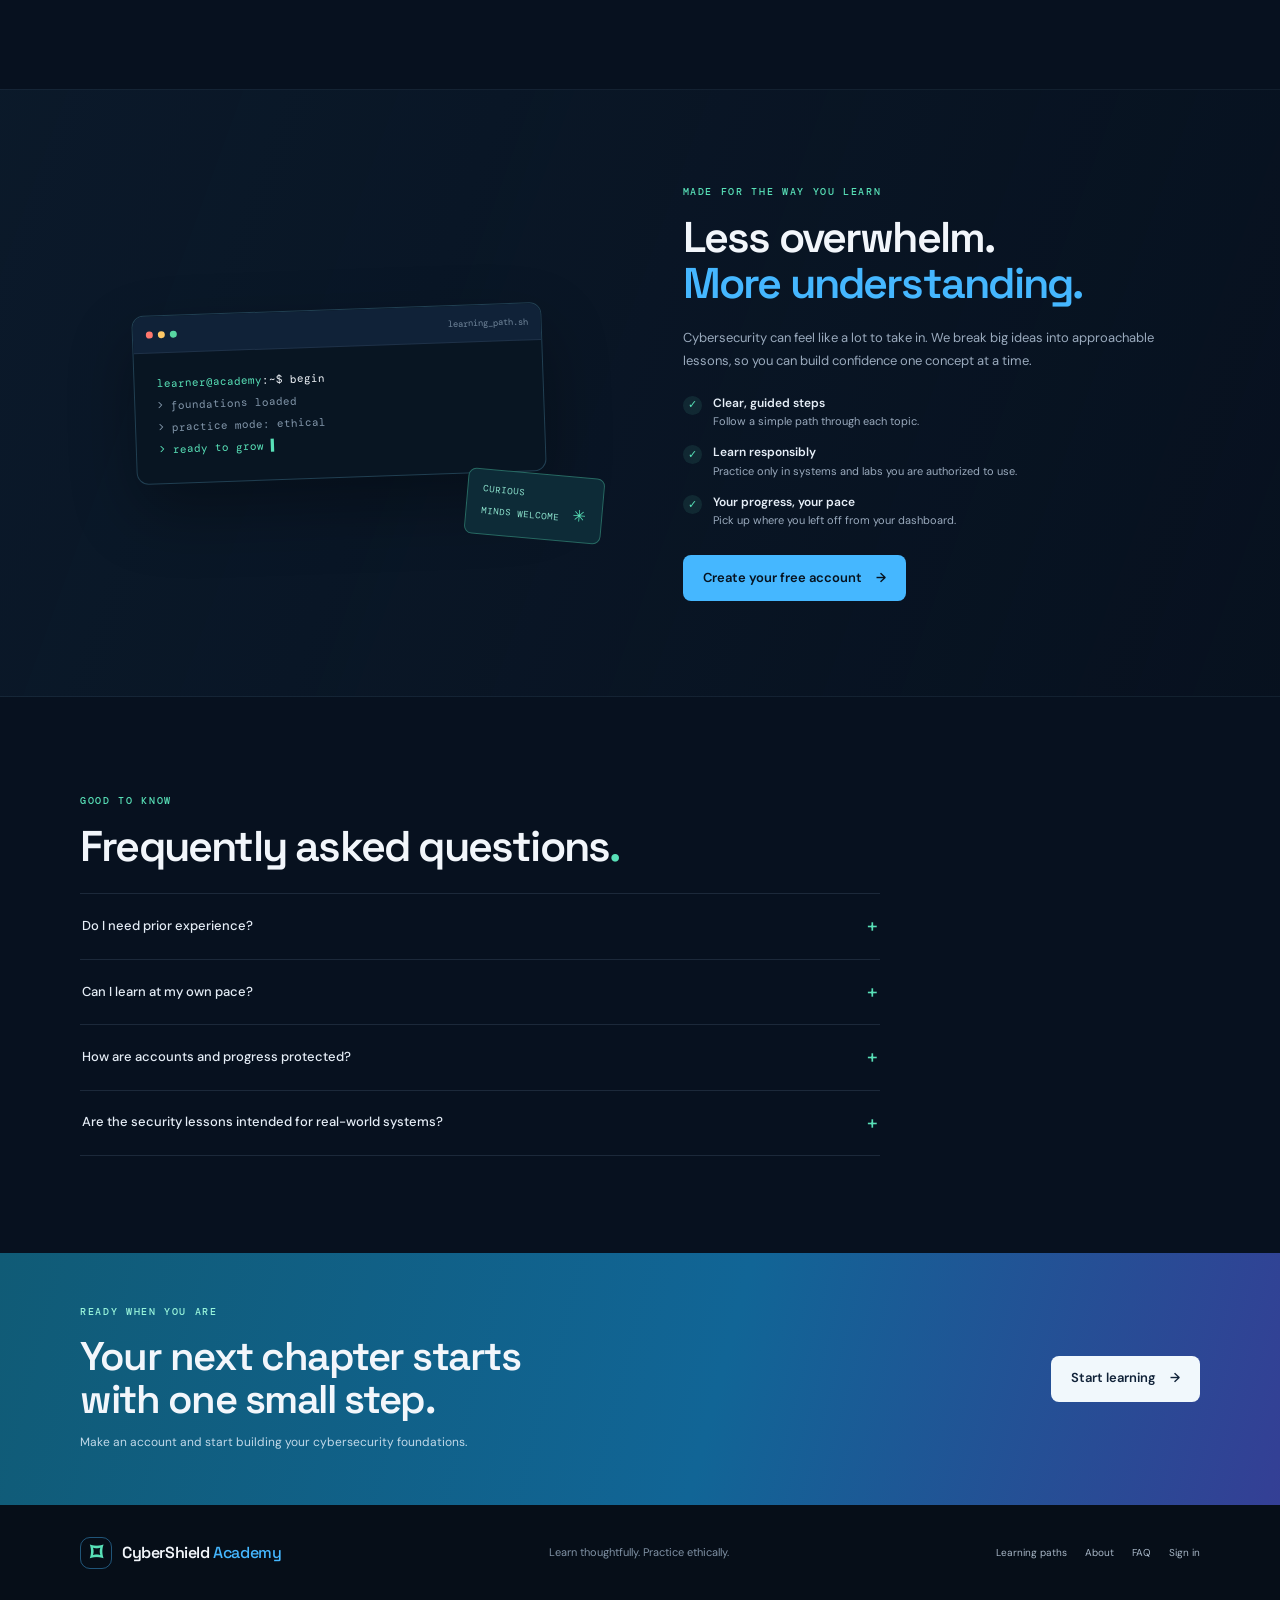
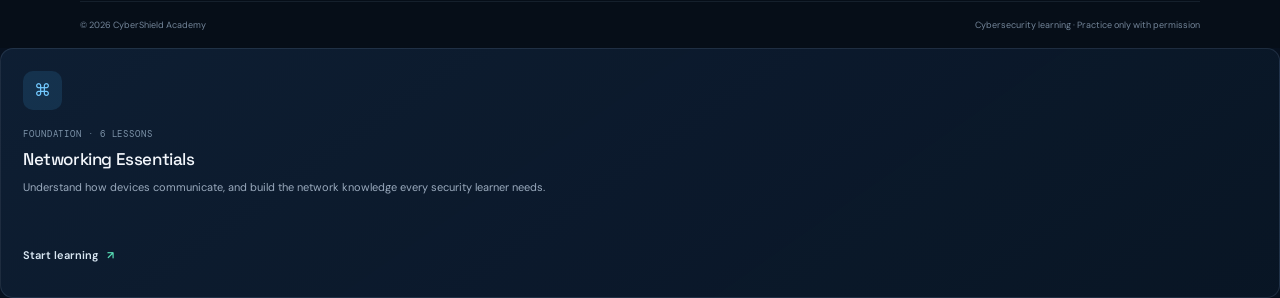
==== commit ec379bb6: "Connect Supabase authentication and progress sync" ====
--- a/index.html
+++ b/index.html
@@ -140,7 +140,7 @@
             <div class="faq-list">
                 <details><summary>Do I need prior experience? <span>+</span></summary><p>No. The learning paths are designed to start with approachable fundamentals, and you can choose where to begin.</p></details>
                 <details><summary>Can I learn at my own pace? <span>+</span></summary><p>Yes. Lessons and progress are available from your dashboard on the same browser where you created your account.</p></details>
-                <details><summary>Is this a real authentication service? <span>+</span></summary><p>This website is a front-end learning demo. Accounts and progress are stored in this browser only. Do not use a real or reused password. A production service needs a secure backend and verified password-reset flow.</p></details>
+                <details><summary>How are accounts and progress protected? <span>+</span></summary><p>Accounts use Supabase Auth with email confirmation and password reset. Lesson progress is stored with your account, and database rules restrict it to you. Use a unique password.</p></details>
                 <details><summary>Are the security lessons intended for real-world systems? <span>+</span></summary><p>Learning should stay ethical and authorized. Only practice on systems you own or have explicit permission to test, preferably in a dedicated training lab.</p></details>
             </div>
         </section>
@@ -159,7 +159,7 @@
             <p>Learn thoughtfully. Practice ethically.</p>
             <div class="footer-links"><a href="#courses">Learning paths</a><a href="#about">About</a><a href="#faq">FAQ</a><a href="auth.html">Sign in</a></div>
         </div>
-        <div class="section-wrap footer-bottom"><span>© <span id="currentYear"></span> CyberShield Academy</span><span>Educational demo · Practice only with permission</span></div>
+        <div class="section-wrap footer-bottom"><span>© <span id="currentYear"></span> CyberShield Academy</span><span>Cybersecurity learning · Practice only with permission</span></div>
     </footer>
     <script src="script.js"></script><article class="course-card" data-category="foundation">
     <div class="course-icon icon-blue">⌘</div><p class="course-kicker">FOUNDATION · 6 LESSONS</p>
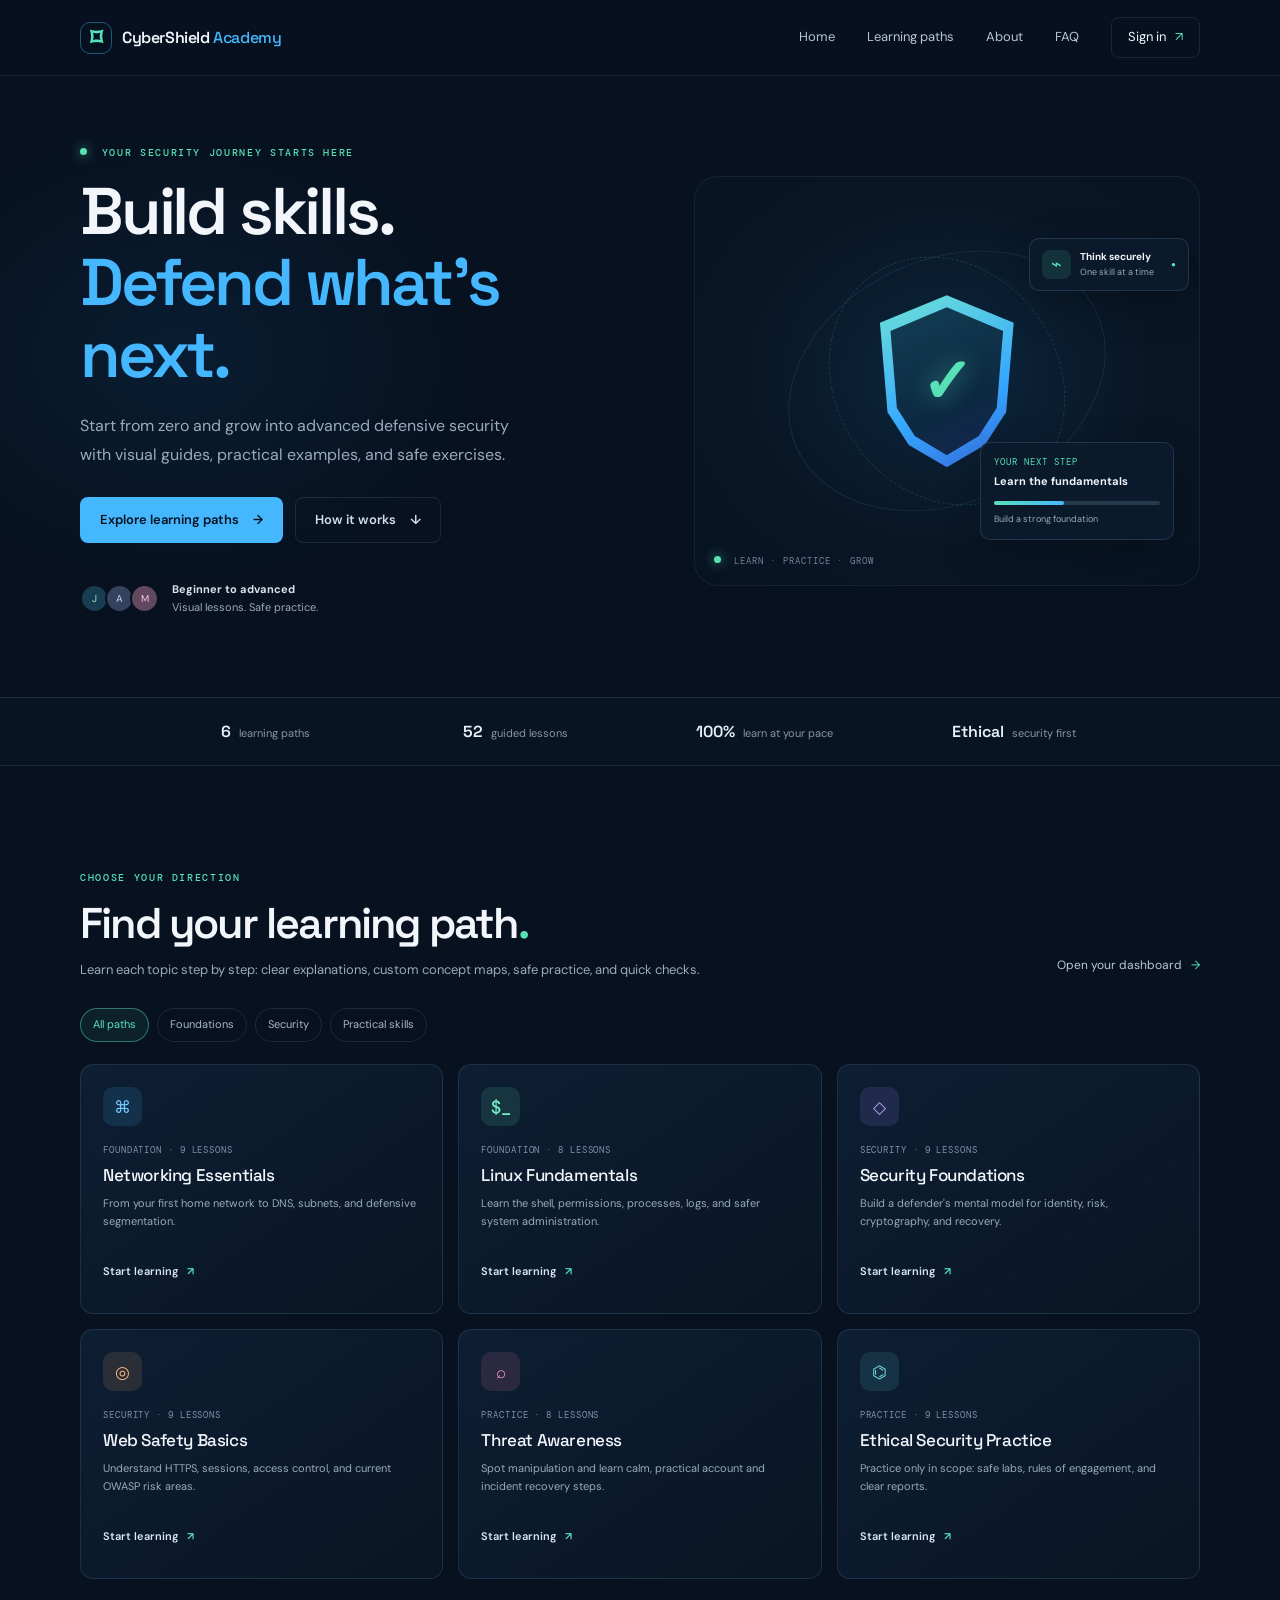
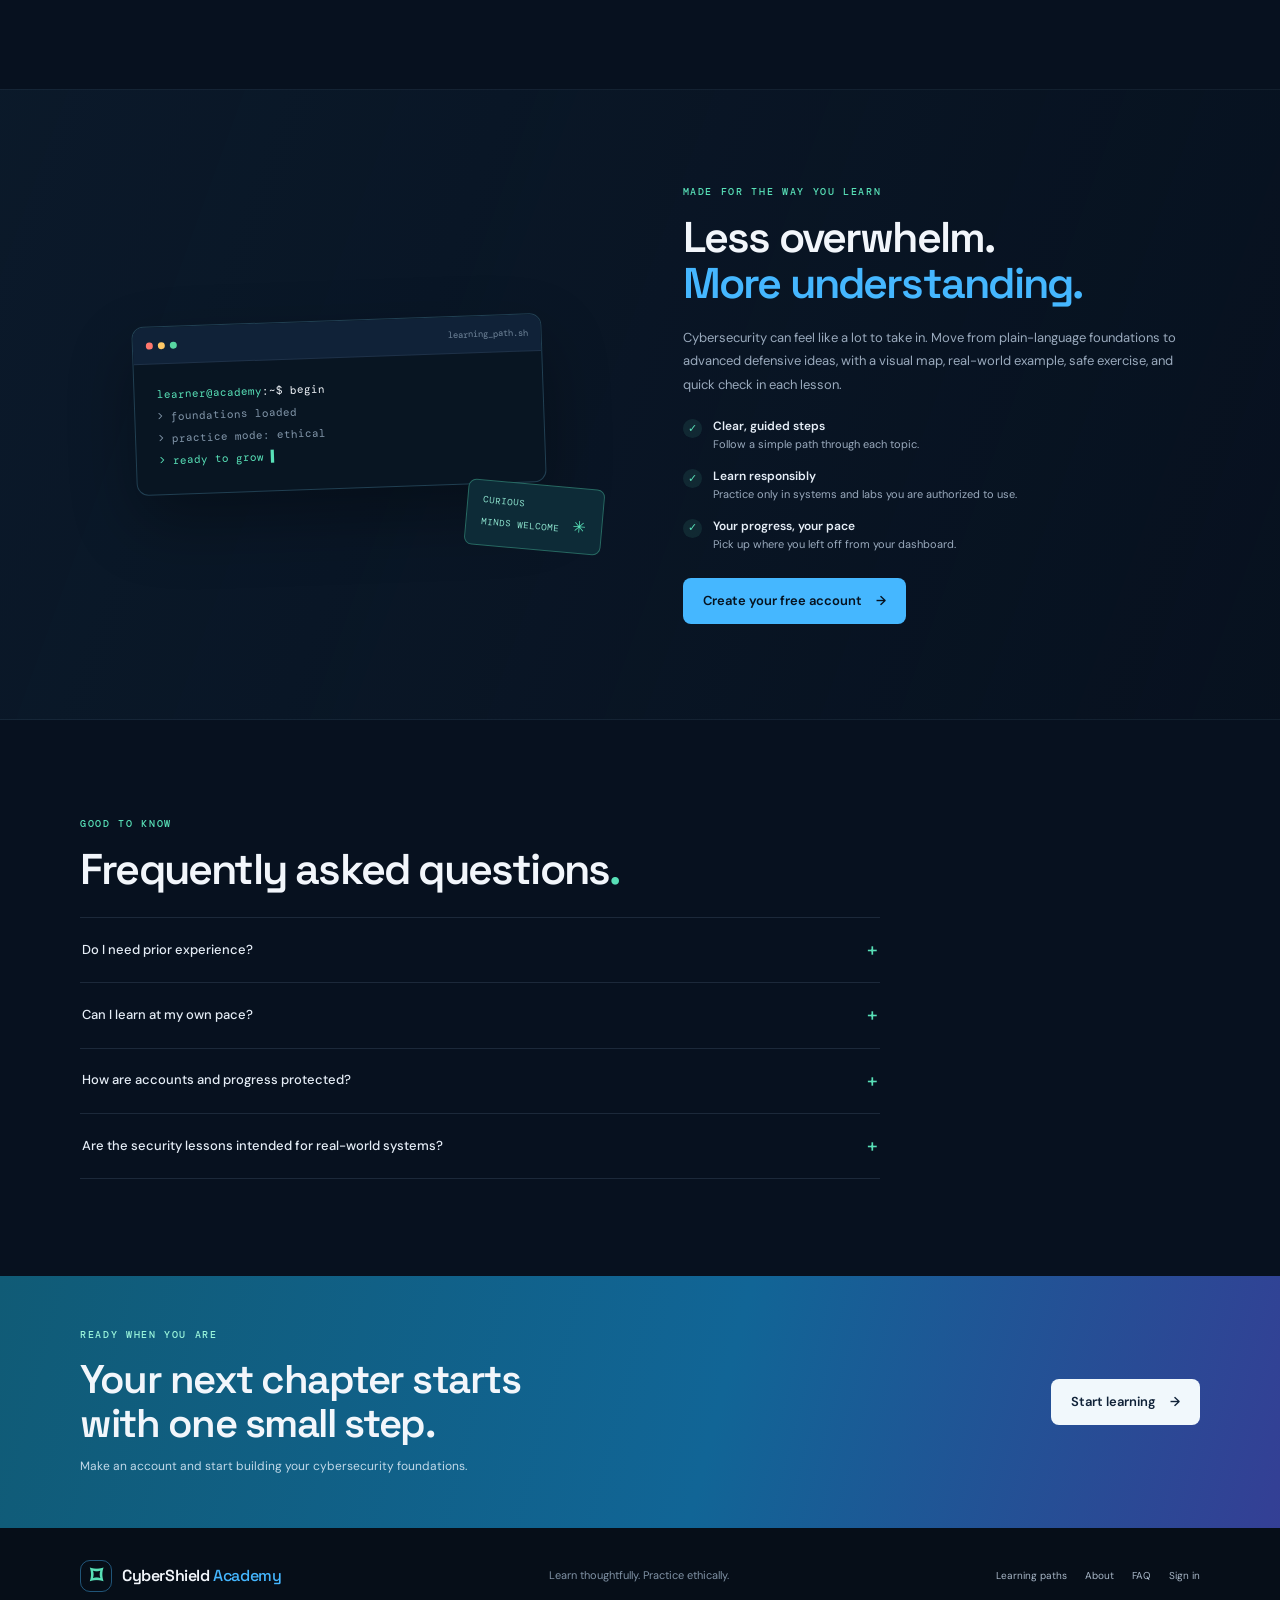
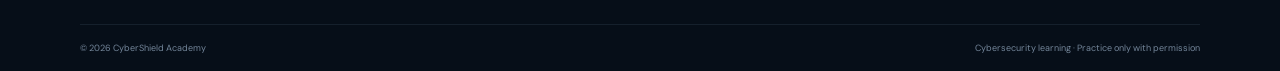
==== commit 97027ec1: "Expand CyberShield Academy learning paths Add 52 beginner-to-advanced lessons across six paths, orig" ====
--- a/index.html
+++ b/index.html
@@ -31,14 +31,14 @@
             <div class="hero-copy">
                 <p class="eyebrow"><span class="status-dot"></span> YOUR SECURITY JOURNEY STARTS HERE</p>
                 <h1>Build skills.<br><span>Defend what's next.</span></h1>
-                <p class="hero-description">A clear path into cybersecurity, from your first network concept to practical, ethical security skills.</p>
+                <p class="hero-description">Start from zero and grow into advanced defensive security with visual guides, practical examples, and safe exercises.</p>
                 <div class="hero-actions">
                     <a class="button button-primary" href="#courses">Explore learning paths <span aria-hidden="true">→</span></a>
                     <a class="button button-quiet" href="#about">How it works <span aria-hidden="true">↓</span></a>
                 </div>
                 <div class="hero-proof">
                     <div class="proof-avatars" aria-hidden="true"><span>J</span><span>A</span><span>M</span></div>
-                    <p><strong>Start at your own pace</strong><br><span>Short lessons. Practical thinking.</span></p>
+                    <p><strong>Beginner to advanced</strong><br><span>Visual lessons. Safe practice.</span></p>
                 </div>
             </div>
             <div class="hero-visual" aria-label="Cybersecurity learning dashboard illustration">
@@ -55,7 +55,7 @@
 
         <section class="trust-strip" aria-label="Academy highlights">
             <div><strong>6</strong><span>learning paths</span></div>
-            <div><strong>Beginner</strong><span>friendly lessons</span></div>
+            <div><strong>52</strong><span>guided lessons</span></div>
             <div><strong>100%</strong><span>learn at your pace</span></div>
             <div><strong>Ethical</strong><span>security first</span></div>
         </section>
@@ -65,7 +65,7 @@
                 <div>
                     <p class="eyebrow">CHOOSE YOUR DIRECTION</p>
                     <h2>Find your learning path<span class="accent-dot">.</span></h2>
-                    <p class="section-intro">Start with the basics or explore a topic that sparks your curiosity.</p>
+                    <p class="section-intro">Learn each topic step by step: clear explanations, custom concept maps, safe practice, and quick checks.</p>
                 </div>
                 <a class="text-link" href="auth.html">Open your dashboard <span aria-hidden="true">→</span></a>
             </div>
@@ -77,33 +77,33 @@
             </div>
             <div class="course-grid" id="courseGrid">
                 <article class="course-card" data-category="foundation">
-                    <div class="course-icon icon-blue">⌘</div><p class="course-kicker">FOUNDATION · 6 LESSONS</p>
-                    <h3>Networking Essentials</h3><p>Understand how devices communicate, and build the network knowledge every security learner needs.</p>
+                    <div class="course-icon icon-blue">⌘</div><p class="course-kicker">FOUNDATION · 9 LESSONS</p>
+                    <h3>Networking Essentials</h3><p>From your first home network to DNS, subnets, and defensive segmentation.</p>
                    <a href="auth.html" class="course-link">Start learning <span aria-hidden="true">↗</span></a>
                 </article>
                 <article class="course-card" data-category="foundation">
-                    <div class="course-icon icon-green">$_</div><p class="course-kicker">FOUNDATION · 5 LESSONS</p>
-                    <h3>Linux Fundamentals</h3><p>Get comfortable with the terminal, files, permissions, and everyday Linux concepts.</p>
+                    <div class="course-icon icon-green">$_</div><p class="course-kicker">FOUNDATION · 8 LESSONS</p>
+                    <h3>Linux Fundamentals</h3><p>Learn the shell, permissions, processes, logs, and safer system administration.</p>
                     <a href="auth.html" class="course-link">Start learning <span aria-hidden="true">↗</span></a>
                 </article>
                 <article class="course-card" data-category="security">
-                    <div class="course-icon icon-purple">◇</div><p class="course-kicker">SECURITY · 7 LESSONS</p>
-                    <h3>Security Foundations</h3><p>Explore core security principles, common risks, and how to make safer decisions online.</p>
+                    <div class="course-icon icon-purple">◇</div><p class="course-kicker">SECURITY · 9 LESSONS</p>
+                    <h3>Security Foundations</h3><p>Build a defender's mental model for identity, risk, cryptography, and recovery.</p>
                     <a href="auth.html" class="course-link">Start learning <span aria-hidden="true">↗</span></a>
                 </article>
                 <article class="course-card" data-category="security">
-                    <div class="course-icon icon-orange">◎</div><p class="course-kicker">SECURITY · 5 LESSONS</p>
-                    <h3>Web Safety Basics</h3><p>Learn how websites work and how to protect accounts, data, and applications responsibly.</p>
+                    <div class="course-icon icon-orange">◎</div><p class="course-kicker">SECURITY · 9 LESSONS</p>
+                    <h3>Web Safety Basics</h3><p>Understand HTTPS, sessions, access control, and current OWASP risk areas.</p>
                     <a href="auth.html" class="course-link">Start learning <span aria-hidden="true">↗</span></a>
                 </article>
                 <article class="course-card" data-category="practice">
-                    <div class="course-icon icon-pink">⌕</div><p class="course-kicker">PRACTICE · 4 LESSONS</p>
-                    <h3>Threat Awareness</h3><p>Recognize suspicious messages, understand social engineering, and practice safer habits.</p>
+                    <div class="course-icon icon-pink">⌕</div><p class="course-kicker">PRACTICE · 8 LESSONS</p>
+                    <h3>Threat Awareness</h3><p>Spot manipulation and learn calm, practical account and incident recovery steps.</p>
                     <a href="auth.html" class="course-link">Start learning <span aria-hidden="true">↗</span></a>
                 </article>
                 <article class="course-card" data-category="practice">
-                    <div class="course-icon icon-teal">⌬</div><p class="course-kicker">PRACTICE · 5 LESSONS</p>
-                    <h3>Ethical Security Practice</h3><p>Learn the mindset, permissions, and safe lab boundaries behind responsible security work.</p>
+                    <div class="course-icon icon-teal">⌬</div><p class="course-kicker">PRACTICE · 9 LESSONS</p>
+                    <h3>Ethical Security Practice</h3><p>Practice only in scope: safe labs, rules of engagement, and clear reports.</p>
                     <a href="auth.html" class="course-link">Start learning <span aria-hidden="true">↗</span></a>
                 </article>
             </div>
@@ -122,7 +122,7 @@
                 <div class="about-copy">
                     <p class="eyebrow">MADE FOR THE WAY YOU LEARN</p>
                     <h2>Less overwhelm.<br><span>More understanding.</span></h2>
-                    <p>Cybersecurity can feel like a lot to take in. We break big ideas into approachable lessons, so you can build confidence one concept at a time.</p>
+                    <p>Cybersecurity can feel like a lot to take in. Move from plain-language foundations to advanced defensive ideas, with a visual map, real-world example, safe exercise, and quick check in each lesson.</p>
                     <div class="value-list">
                         <div><span class="check-mark">✓</span><p><strong>Clear, guided steps</strong><br>Follow a simple path through each topic.</p></div>
                         <div><span class="check-mark">✓</span><p><strong>Learn responsibly</strong><br>Practice only in systems and labs you are authorized to use.</p></div>
@@ -161,11 +161,6 @@
         </div>
         <div class="section-wrap footer-bottom"><span>© <span id="currentYear"></span> CyberShield Academy</span><span>Cybersecurity learning · Practice only with permission</span></div>
     </footer>
-    <script src="script.js"></script><article class="course-card" data-category="foundation">
-    <div class="course-icon icon-blue">⌘</div><p class="course-kicker">FOUNDATION · 6 LESSONS</p>
-    <h3>Networking Essentials</h3><p>Understand how devices communicate, and build the network knowledge every security learner needs.</p>
-    <a href="networking.html" class="course-link">Start learning <span aria-hidden="true">↗</span></a>
-</article>
-
+    <script src="script.js"></script>
 </body>
 </html>
--- a/style.css
+++ b/style.css
@@ -299,3 +299,40 @@
 @media (prefers-reduced-motion: reduce) {
     *, *::before, *::after { scroll-behavior: auto !important; animation-duration: .01ms !important; animation-iteration-count: 1 !important; transition-duration: .01ms !important; }
 }
+
+/* Expanded curriculum: readable lesson panels and original, responsive concept maps. */
+.course-map { margin: 14px 0 13px; overflow: hidden; border: 1px solid rgba(114, 151, 184, .18); border-radius: 13px; background: #091827; }
+.course-map svg { display: block; width: 100%; height: auto; }
+.course-map figcaption { padding: 8px 12px 10px; color: #91a5ba; font-size: 11px; line-height: 1.5; }
+.diagram-label { fill: #88a0b7; font: 9px var(--font-mono); letter-spacing: 1.5px; }
+.diagram-number { font: 9px var(--font-mono); }
+.diagram-node-label { fill: #e4edf6; font: 10px var(--font-mono); letter-spacing: .3px; }
+.lesson-header { align-items: center; }
+.lesson-row-level { flex: 0 0 auto; padding: 4px 7px; border: 1px solid rgba(88, 224, 183, .2); border-radius: 20px; color: #8ee7c9; font: 9px var(--font-mono); text-transform: uppercase; }
+.lesson-content[hidden] { display: none !important; }
+.lesson-content { display: block; margin: 9px 0 12px; padding: 15px; border: 1px solid rgba(88, 224, 183, .17); border-left: 3px solid var(--mint); border-radius: 10px; background: rgba(5, 18, 31, .82); color: #c5d3e0; font-size: 13px; line-height: 1.75; }
+.lesson-meta { display: flex; flex-wrap: wrap; justify-content: space-between; gap: 8px; margin-bottom: 10px; color: #7f96ad; font: 9px var(--font-mono); letter-spacing: .8px; }
+.lesson-level { color: var(--mint); }
+.lesson-reading p, .lesson-panel p, .lesson-check p, .lesson-answer p { margin: 0 0 10px; color: #c5d3e0; font-size: 13px; line-height: 1.75; }
+.lesson-panel { margin-top: 10px; padding: 11px 12px; border-radius: 8px; background: rgba(24, 44, 64, .72); }
+.lesson-panel h4 { margin: 0 0 5px; color: #8ee7c9; font: 9px var(--font-mono); letter-spacing: 1px; }
+.lesson-panel p { margin-bottom: 0; }
+.lesson-practice { border: 1px solid rgba(85, 196, 255, .18); }
+.lesson-practice h4 { color: #79cfff; }
+.lesson-check { margin-top: 11px; padding: 11px 12px; border: 1px solid rgba(180, 154, 255, .2); border-radius: 8px; }
+.lesson-check summary, .lesson-answer summary { color: #d7c9ff; cursor: pointer; font-size: 12px; font-weight: 600; }
+.lesson-check > p { margin: 9px 0; }
+.lesson-answer { margin-top: 7px; }
+.lesson-answer p { margin: 8px 0 0; }
+.lesson-reference { display: inline-block; margin-top: 11px; color: #79cfff; font-size: 11px; text-decoration: none; }
+.lesson-reference:hover { text-decoration: underline; }
+@media (max-width: 620px) {
+    .course-map { margin-inline: -3px; }
+    .course-map figcaption { font-size: 10px; }
+    .dashboard-course { padding: 14px; }
+    .lesson-content { padding: 12px; font-size: 13px; }
+    .lesson-row-level { font-size: 8px; }
+    .lesson-header { flex-wrap: wrap; }
+    .lesson-expand { min-width: 55%; font-size: 12px; }
+    .lesson-list input { width: 18px; height: 18px; }
+}
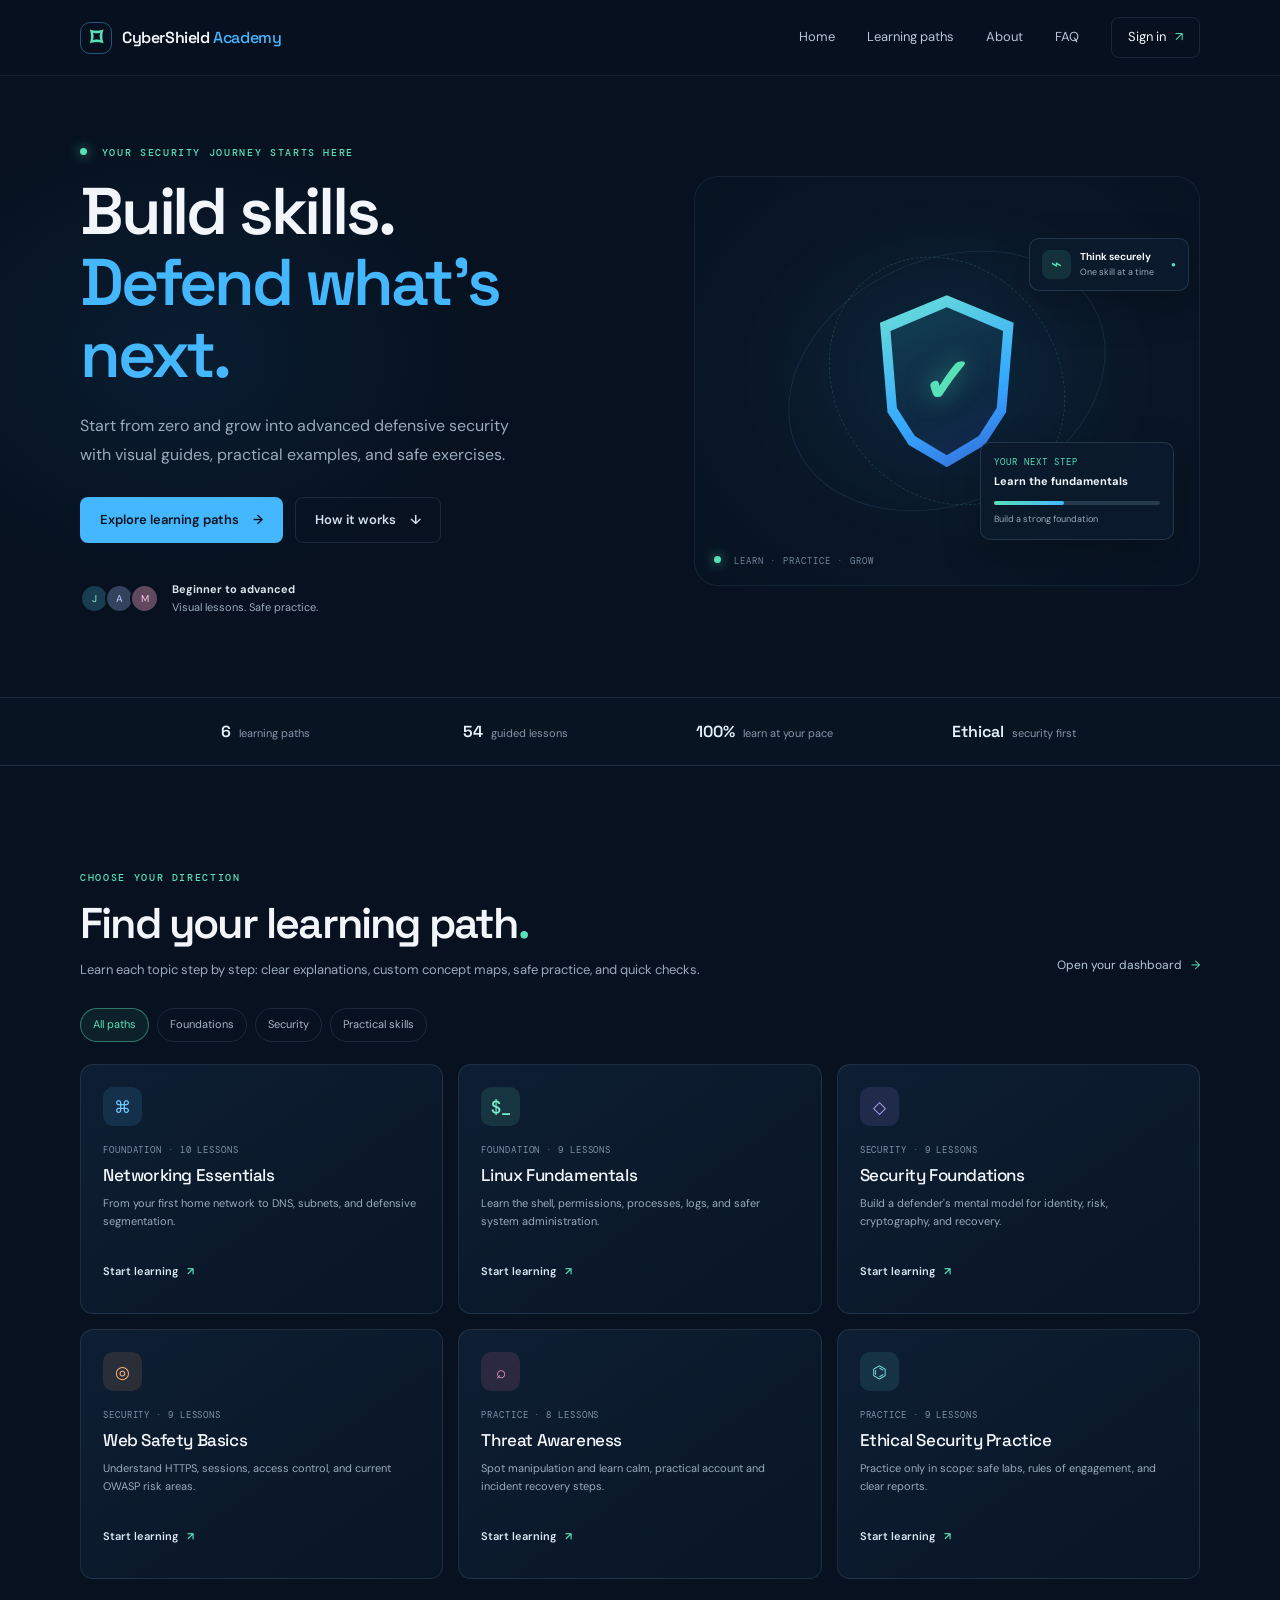
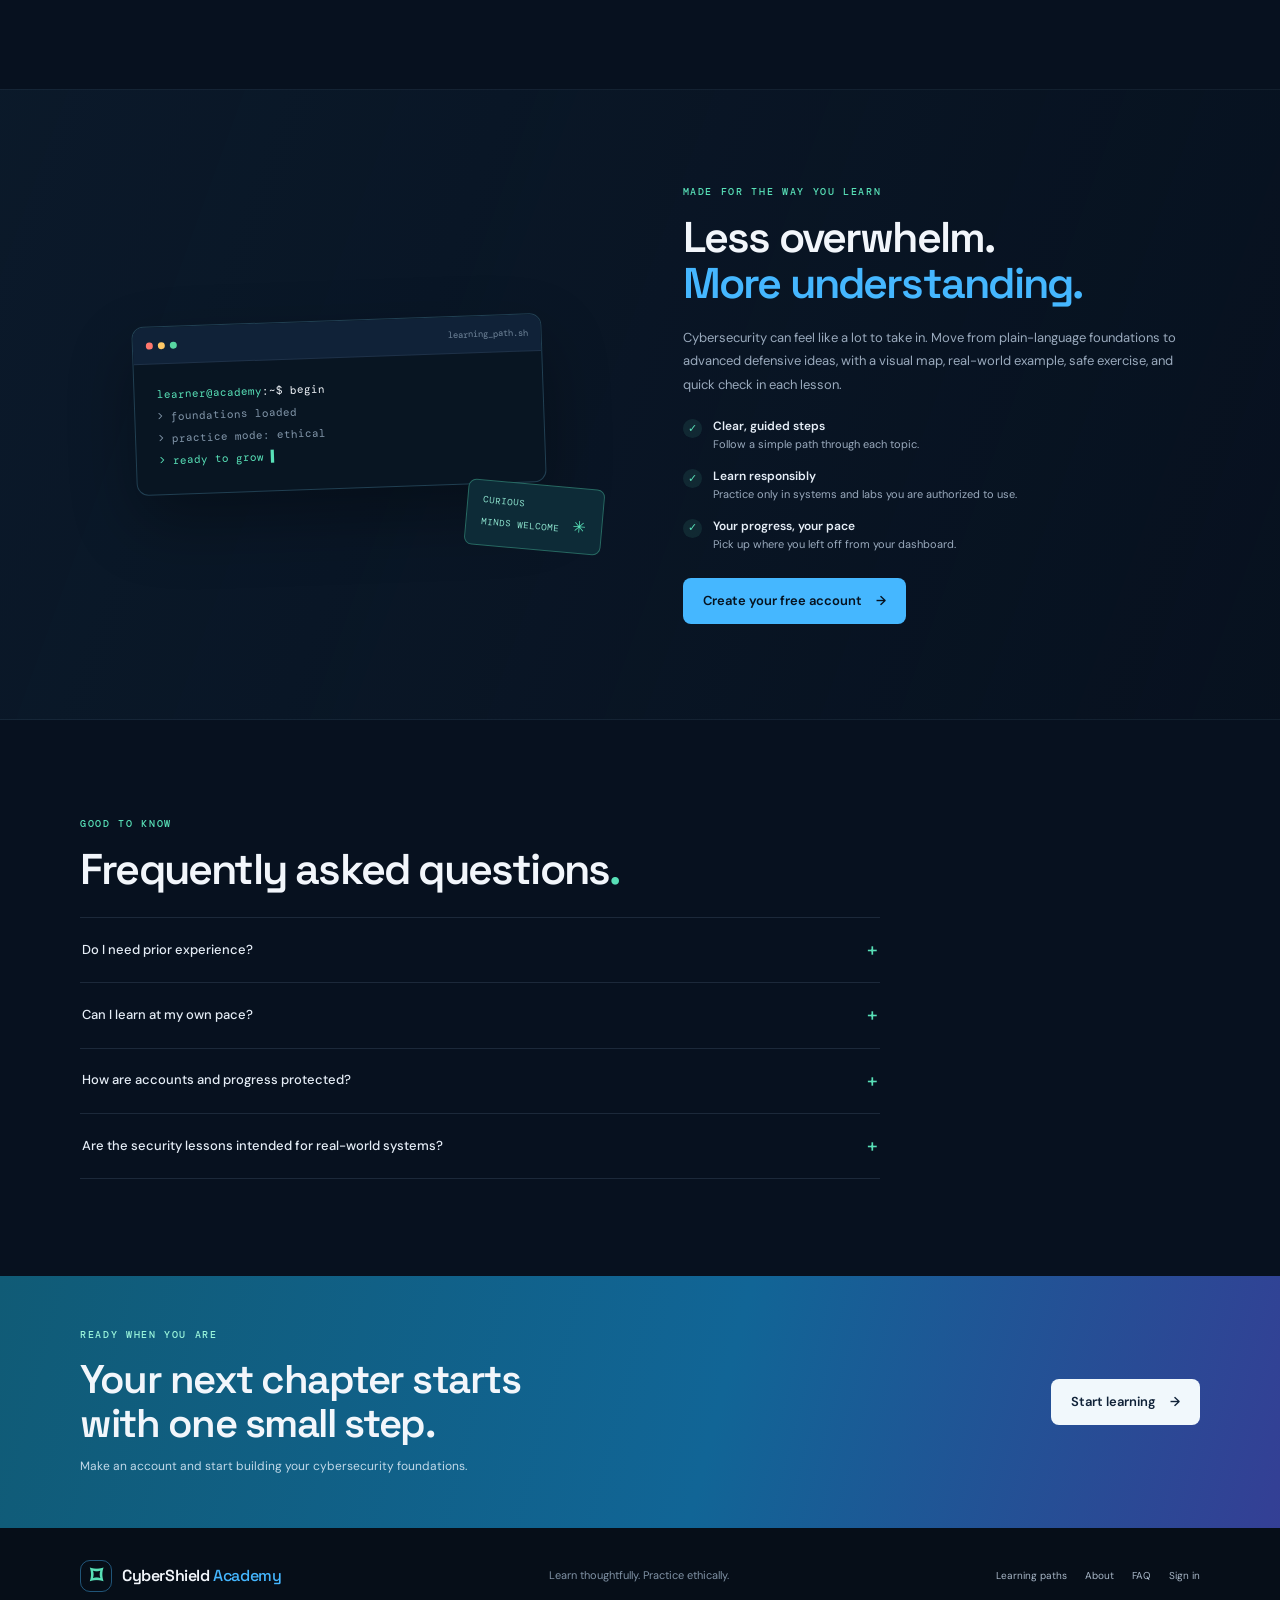
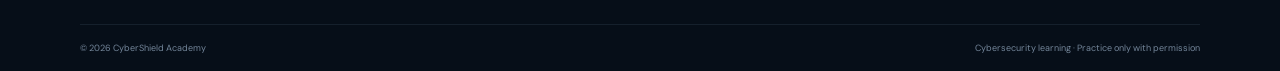
==== commit c735d5f8: "Match homepage lesson counts Correct path counts to match the published curriculum." ====
--- a/index.html
+++ b/index.html
@@ -55,7 +55,7 @@
 
         <section class="trust-strip" aria-label="Academy highlights">
             <div><strong>6</strong><span>learning paths</span></div>
-            <div><strong>52</strong><span>guided lessons</span></div>
+            <div><strong>54</strong><span>guided lessons</span></div>
             <div><strong>100%</strong><span>learn at your pace</span></div>
             <div><strong>Ethical</strong><span>security first</span></div>
         </section>
@@ -77,12 +77,12 @@
             </div>
             <div class="course-grid" id="courseGrid">
                 <article class="course-card" data-category="foundation">
-                    <div class="course-icon icon-blue">⌘</div><p class="course-kicker">FOUNDATION · 9 LESSONS</p>
+                    <div class="course-icon icon-blue">⌘</div><p class="course-kicker">FOUNDATION · 10 LESSONS</p>
                     <h3>Networking Essentials</h3><p>From your first home network to DNS, subnets, and defensive segmentation.</p>
                    <a href="auth.html" class="course-link">Start learning <span aria-hidden="true">↗</span></a>
                 </article>
                 <article class="course-card" data-category="foundation">
-                    <div class="course-icon icon-green">$_</div><p class="course-kicker">FOUNDATION · 8 LESSONS</p>
+                    <div class="course-icon icon-green">$_</div><p class="course-kicker">FOUNDATION · 9 LESSONS</p>
                     <h3>Linux Fundamentals</h3><p>Learn the shell, permissions, processes, logs, and safer system administration.</p>
                     <a href="auth.html" class="course-link">Start learning <span aria-hidden="true">↗</span></a>
                 </article>
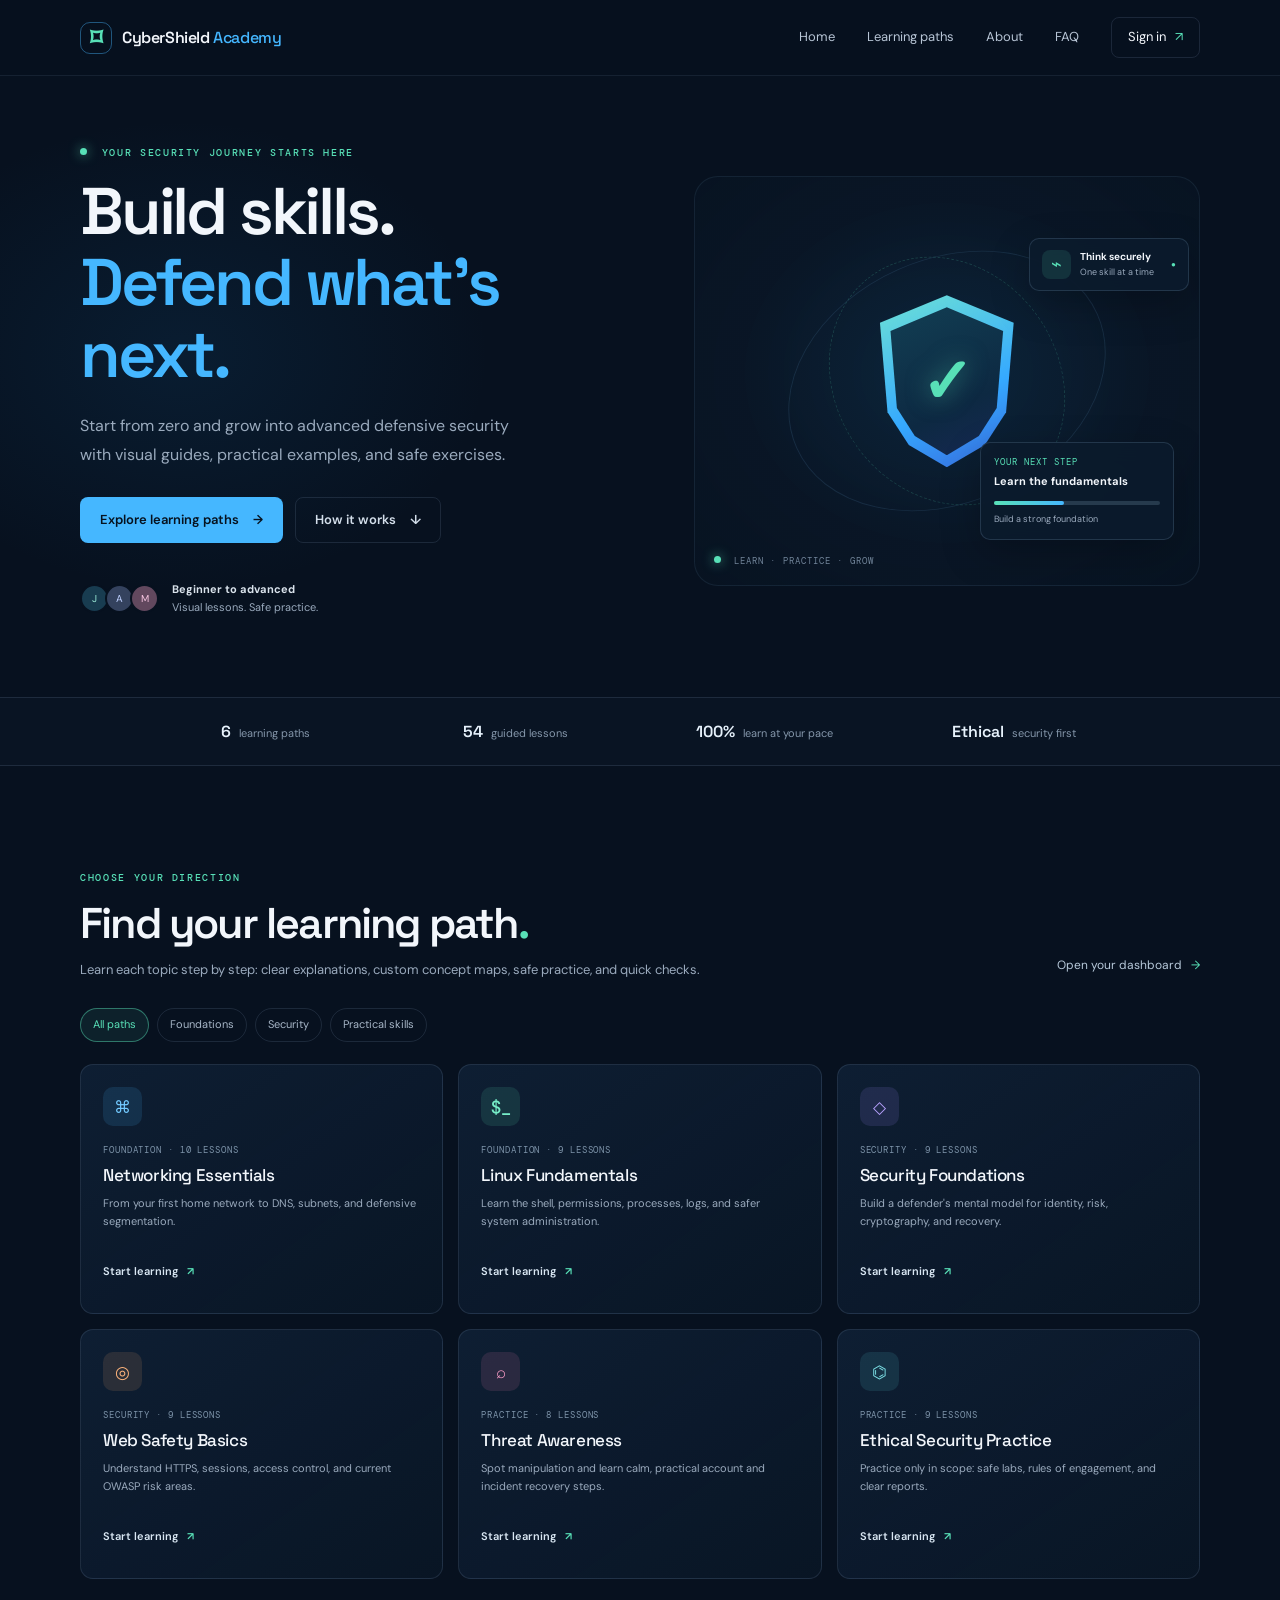
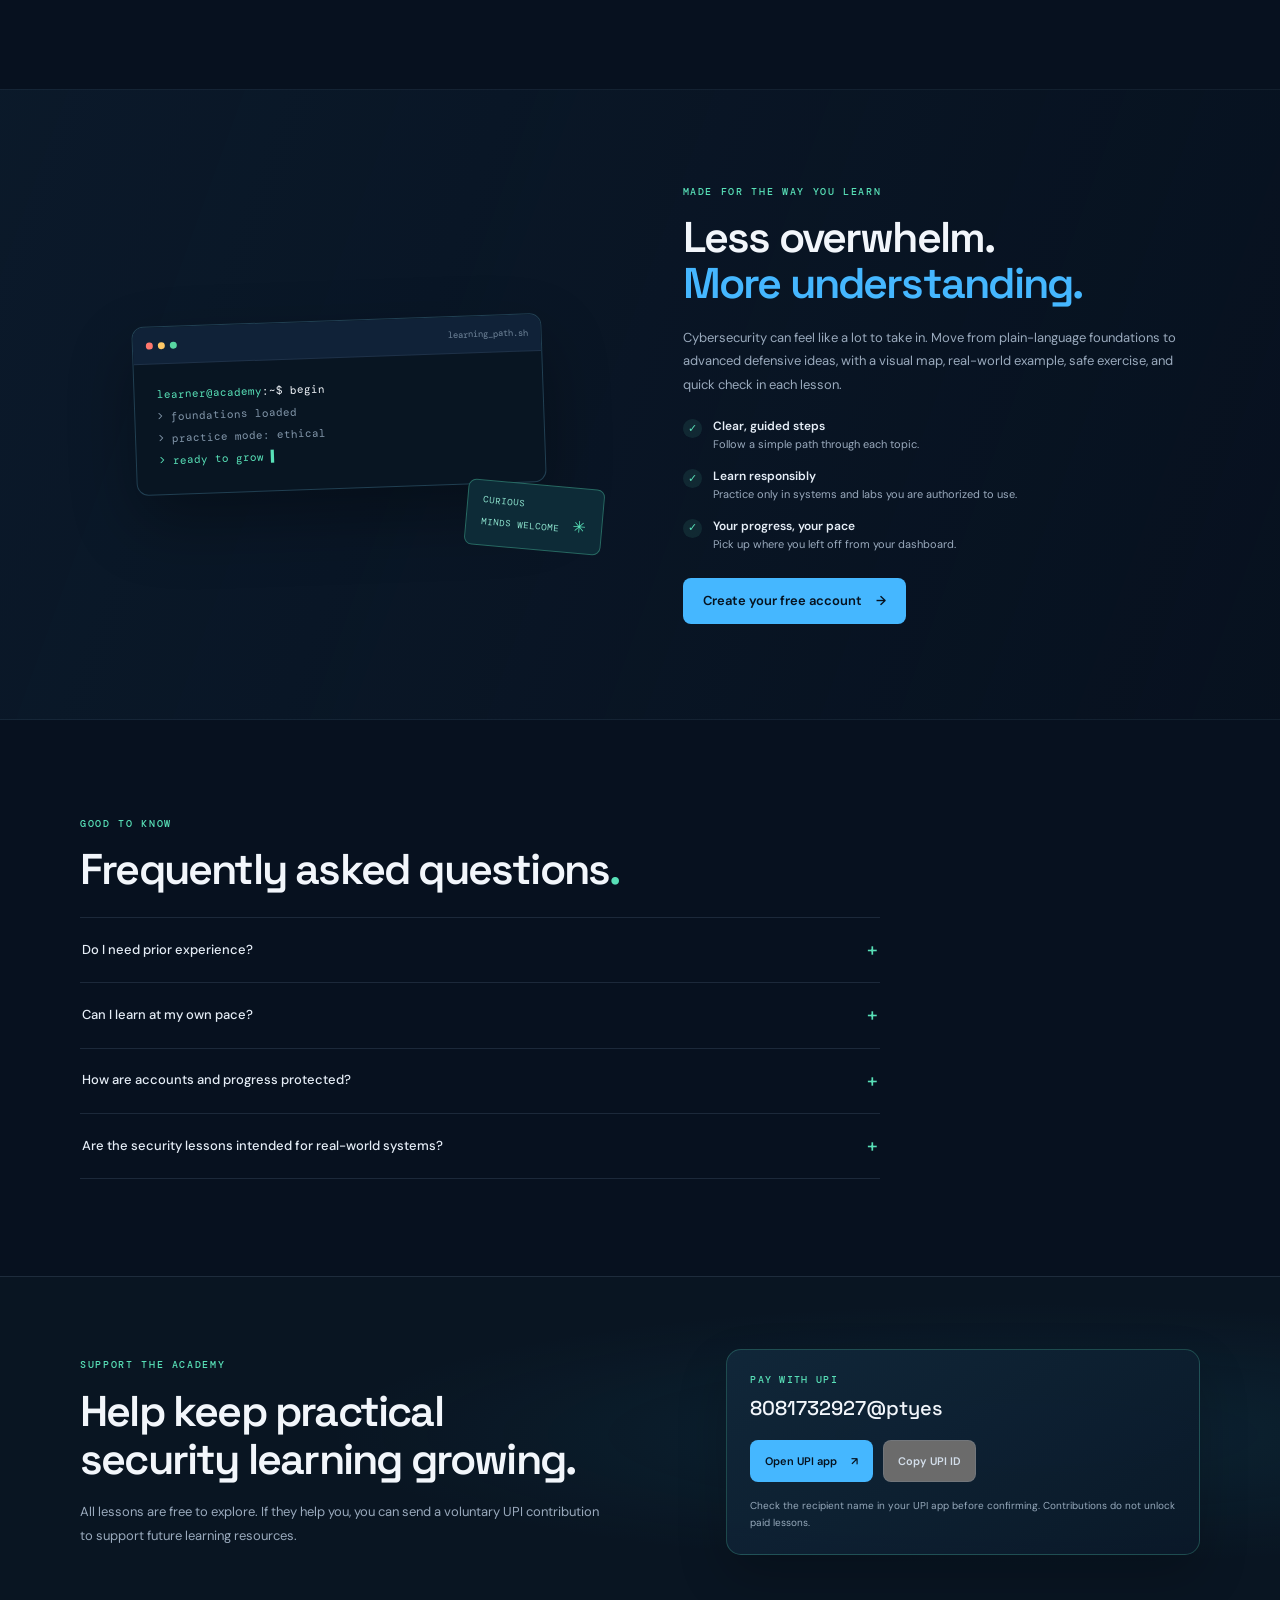
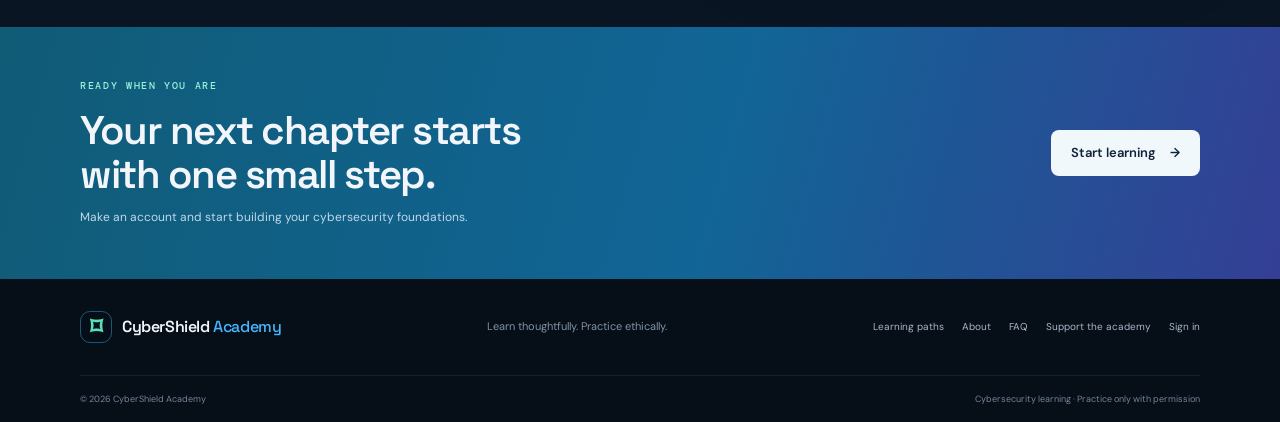
==== commit c727125c: "Add UPI support contribution option" ====
--- a/index.html
+++ b/index.html
@@ -145,6 +145,25 @@
             </div>
         </section>
 
+        <section class="support-section" id="support">
+            <div class="section-wrap support-wrap">
+                <div class="support-copy">
+                    <p class="eyebrow">SUPPORT THE ACADEMY</p>
+                    <h2>Help keep practical security learning growing.</h2>
+                    <p>All lessons are free to explore. If they help you, you can send a voluntary UPI contribution to support future learning resources.</p>
+                </div>
+                <div class="support-card">
+                    <span class="support-card-label">PAY WITH UPI</span>
+                    <strong class="support-upi-id">8081732927@ptyes</strong>
+                    <div class="support-actions">
+                        <a class="button button-primary" href="upi://pay?pa=8081732927%40ptyes&amp;cu=INR">Open UPI app <span aria-hidden="true">↗</span></a>
+                        <button class="button button-quiet" type="button" id="copyUpiButton" data-upi="8081732927@ptyes">Copy UPI ID</button>
+                    </div>
+                    <p class="support-note" id="upiCopyStatus" aria-live="polite">Check the recipient name in your UPI app before confirming. Contributions do not unlock paid lessons.</p>
+                </div>
+            </div>
+        </section>
+
         <section class="contact-section" id="contact">
             <div class="section-wrap contact-wrap">
                 <div><p class="eyebrow">READY WHEN YOU ARE</p><h2>Your next chapter starts<br>with one small step.</h2><p>Make an account and start building your cybersecurity foundations.</p></div>
@@ -157,7 +176,7 @@
         <div class="section-wrap footer-main">
             <a class="brand" href="#home"><span class="brand-mark" aria-hidden="true">⌑</span><span>CyberShield <strong>Academy</strong></span></a>
             <p>Learn thoughtfully. Practice ethically.</p>
-            <div class="footer-links"><a href="#courses">Learning paths</a><a href="#about">About</a><a href="#faq">FAQ</a><a href="auth.html">Sign in</a></div>
+            <div class="footer-links"><a href="#courses">Learning paths</a><a href="#about">About</a><a href="#faq">FAQ</a><a href="#support">Support the academy</a><a href="auth.html">Sign in</a></div>
         </div>
         <div class="section-wrap footer-bottom"><span>© <span id="currentYear"></span> CyberShield Academy</span><span>Cybersecurity learning · Practice only with permission</span></div>
     </footer>
--- a/style.css
+++ b/style.css
@@ -140,6 +140,16 @@
 .faq-list summary span { color: var(--mint); font-size: 19px; transition: transform .2s ease; }
 .faq-list details[open] summary span { transform: rotate(45deg); }
 .faq-list details p { max-width: 690px; margin: -4px 0 18px; color: var(--muted); font-size: 12px; line-height: 1.8; }
+.support-section { padding-block: 72px; border-top: 1px solid var(--line); background: radial-gradient(ellipse at 80% 45%, rgba(25, 103, 128, .18), transparent 48%), #091522; }
+.support-wrap { display: grid; grid-template-columns: 1fr minmax(300px, .8fr); align-items: center; gap: 54px; }
+.support-copy h2 { max-width: 520px; margin: 0; font: 600 clamp(29px, 4vw, 43px)/1.12 var(--font-display); letter-spacing: -1.8px; }
+.support-copy > p:last-child { max-width: 525px; margin: 16px 0 0; color: var(--muted); font-size: 13px; line-height: 1.8; }
+.support-card { padding: 23px; border: 1px solid rgba(88, 224, 183, .24); border-radius: 15px; background: linear-gradient(145deg, rgba(17, 39, 58, .96), rgba(10, 25, 41, .96)); box-shadow: 0 22px 50px rgba(0, 0, 0, .2); }
+.support-card-label { display: block; margin-bottom: 9px; color: var(--mint); font: 500 10px var(--font-mono); letter-spacing: 1.3px; }
+.support-upi-id { display: block; overflow-wrap: anywhere; color: #f2f6fb; font: 500 20px var(--font-display); }
+.support-actions { display: flex; flex-wrap: wrap; gap: 10px; margin-top: 19px; }
+.support-actions .button { min-height: 42px; padding-inline: 14px; font-size: 11px; }
+.support-note { margin: 15px 0 0; color: #96a9bb; font-size: 10px; line-height: 1.7; }
 .contact-section { padding-block: 52px; background: linear-gradient(105deg, #105b76, #116596 56%, #343f95); }
 .contact-wrap { display: flex; align-items: center; justify-content: space-between; gap: 30px; }
 .contact-wrap .eyebrow { color: #99f5db; }
@@ -274,6 +284,12 @@
     .terminal-window { width: 95%; }
     .about-sticker { right: 0; bottom: 7px; }
     .faq-section { padding-block: 65px; }
+    .support-section { padding-block: 54px; }
+    .support-wrap { grid-template-columns: 1fr; gap: 24px; }
+    .support-copy h2 { font-size: 32px; }
+    .support-card { padding: 19px; }
+    .support-actions { flex-direction: column; align-items: stretch; }
+    .support-actions .button { width: 100%; }
     .contact-wrap { align-items: flex-start; flex-direction: column; gap: 23px; }
     .footer-main { align-items: flex-start; flex-direction: column; justify-content: center; gap: 12px; padding-block: 23px; }
     .footer-main > p { margin: 0; }
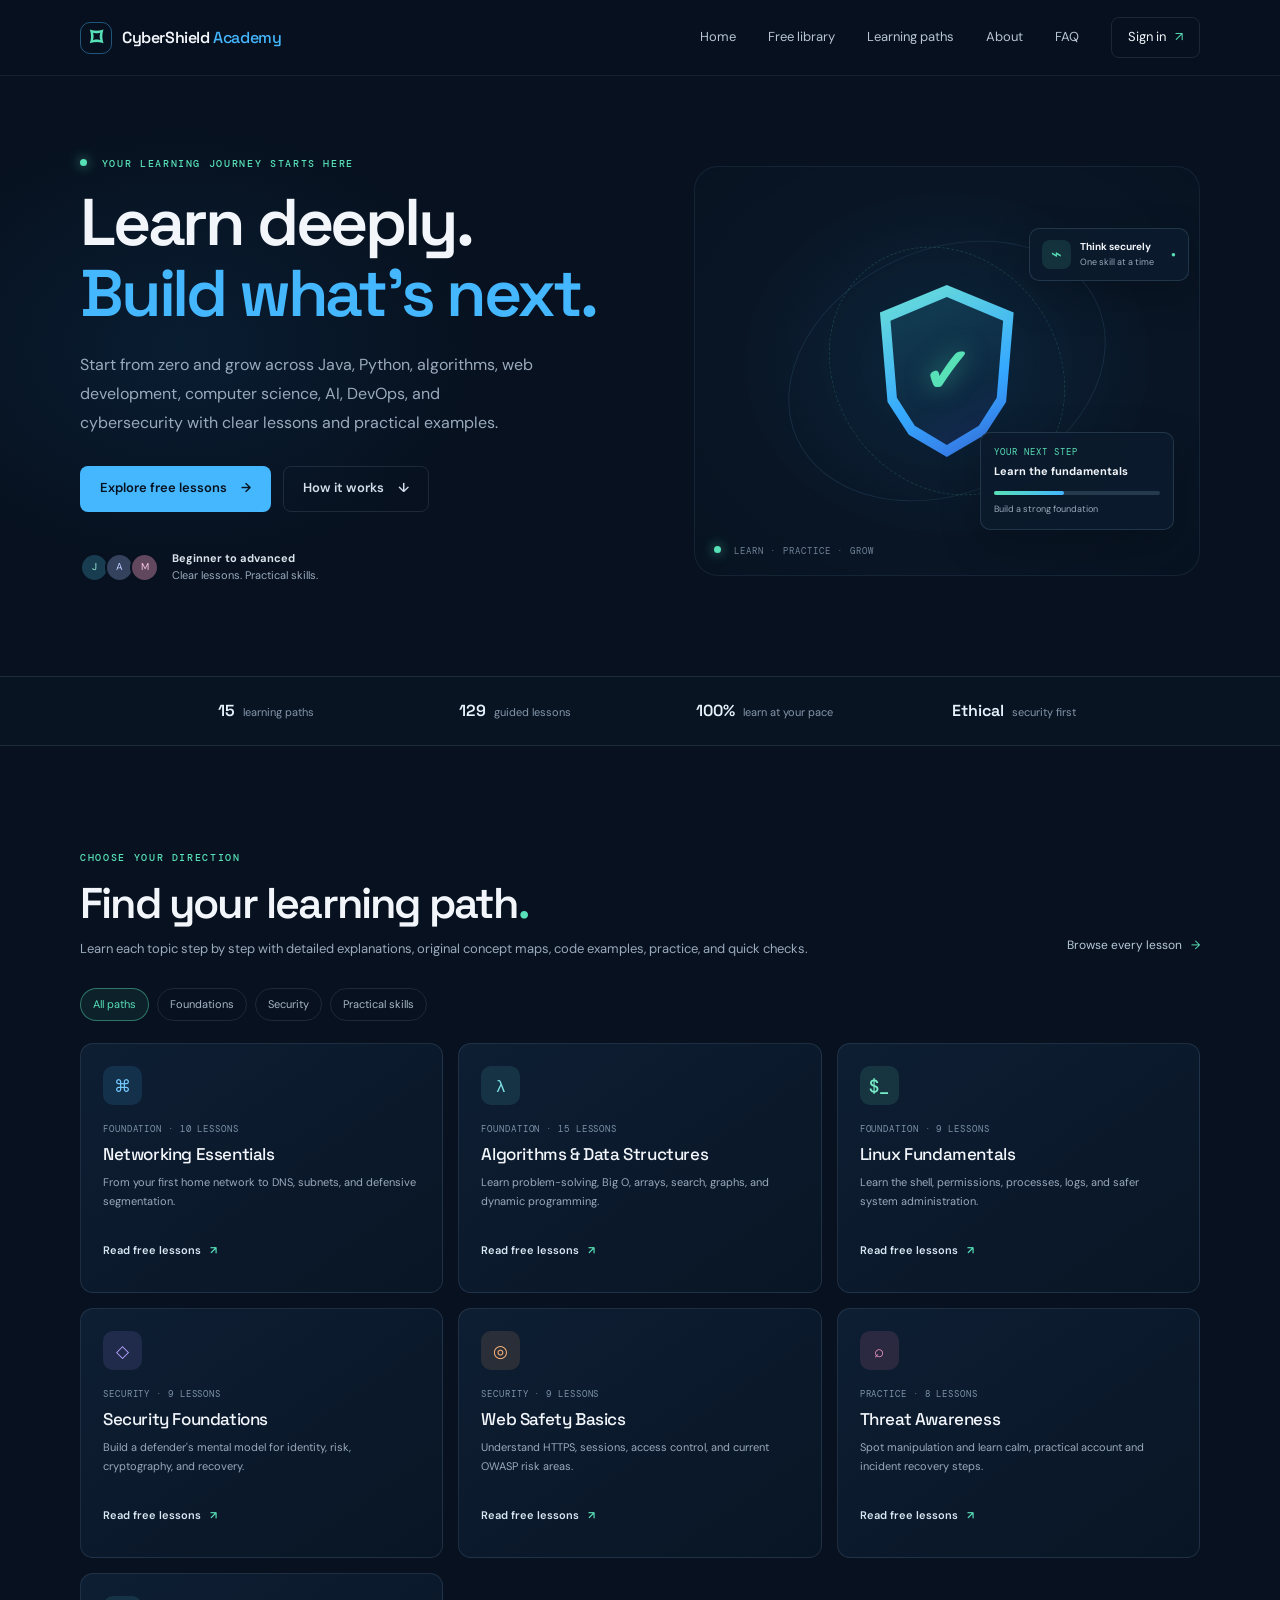
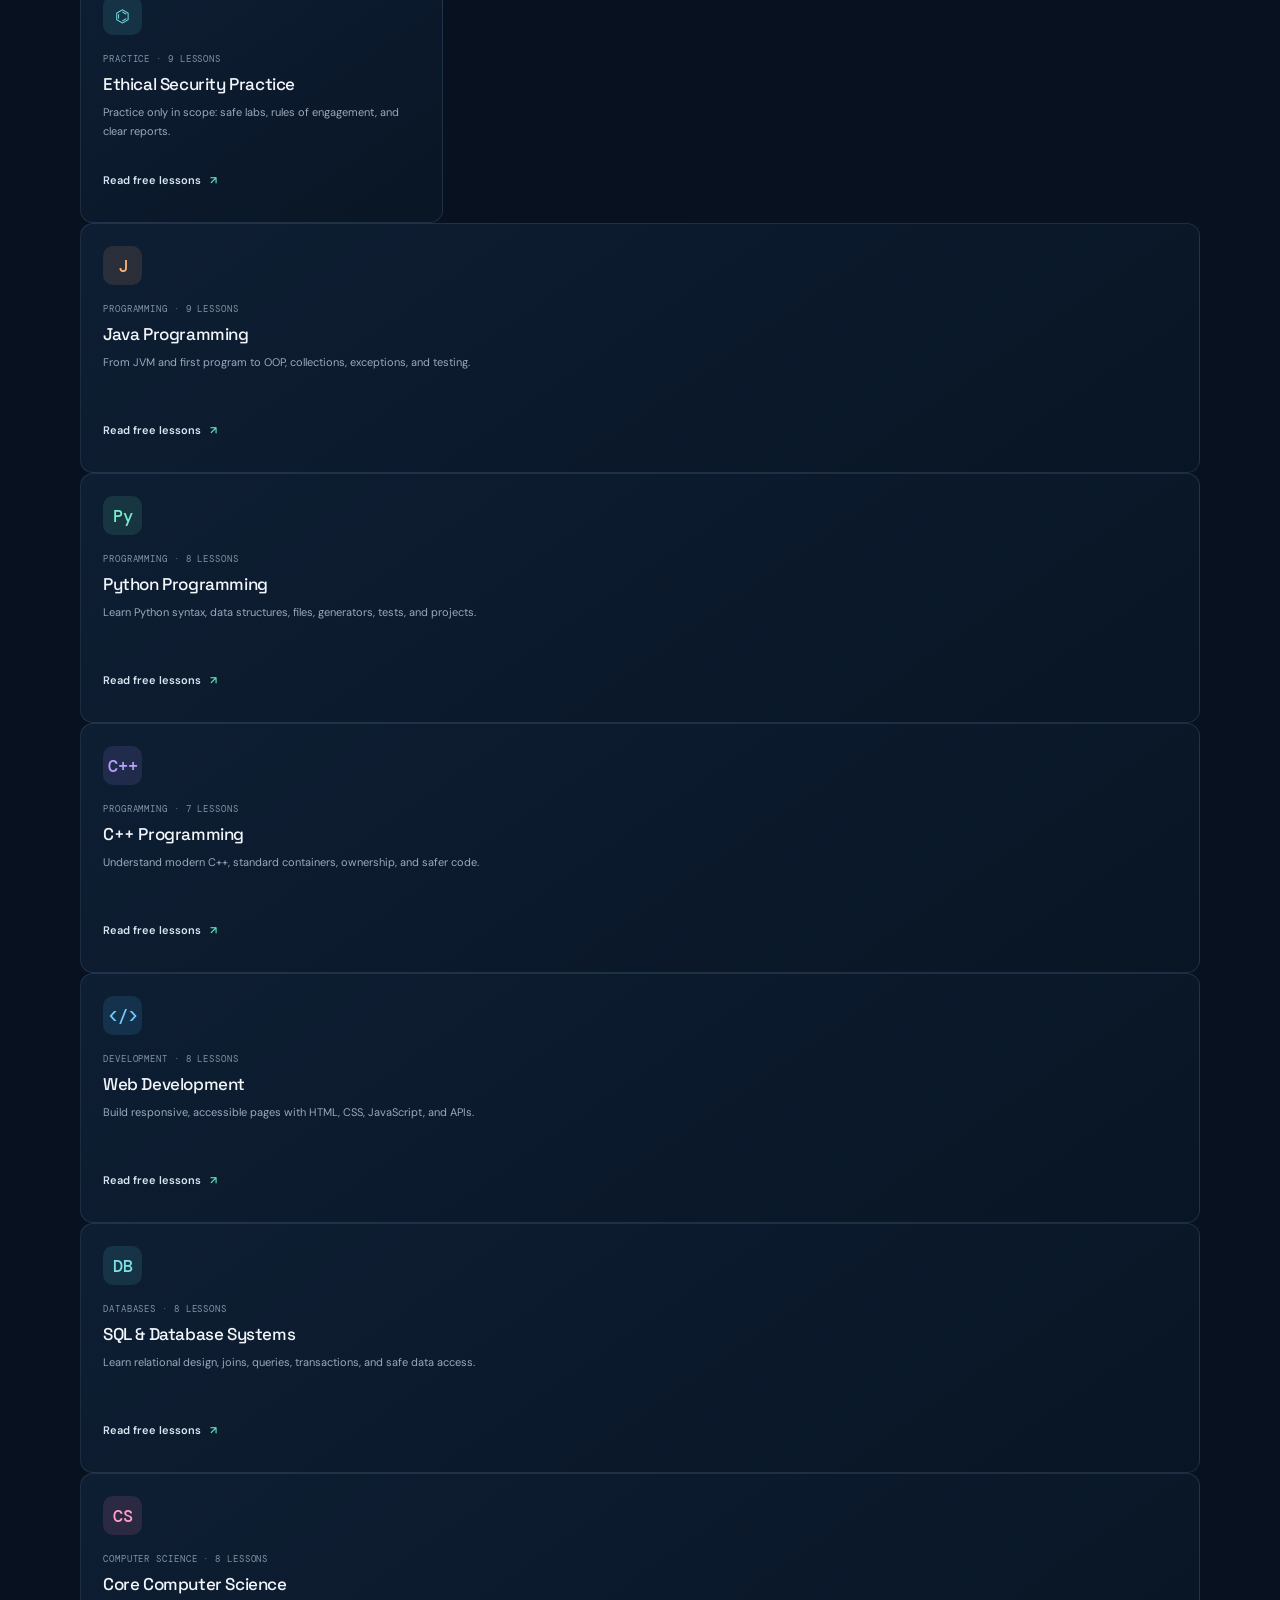
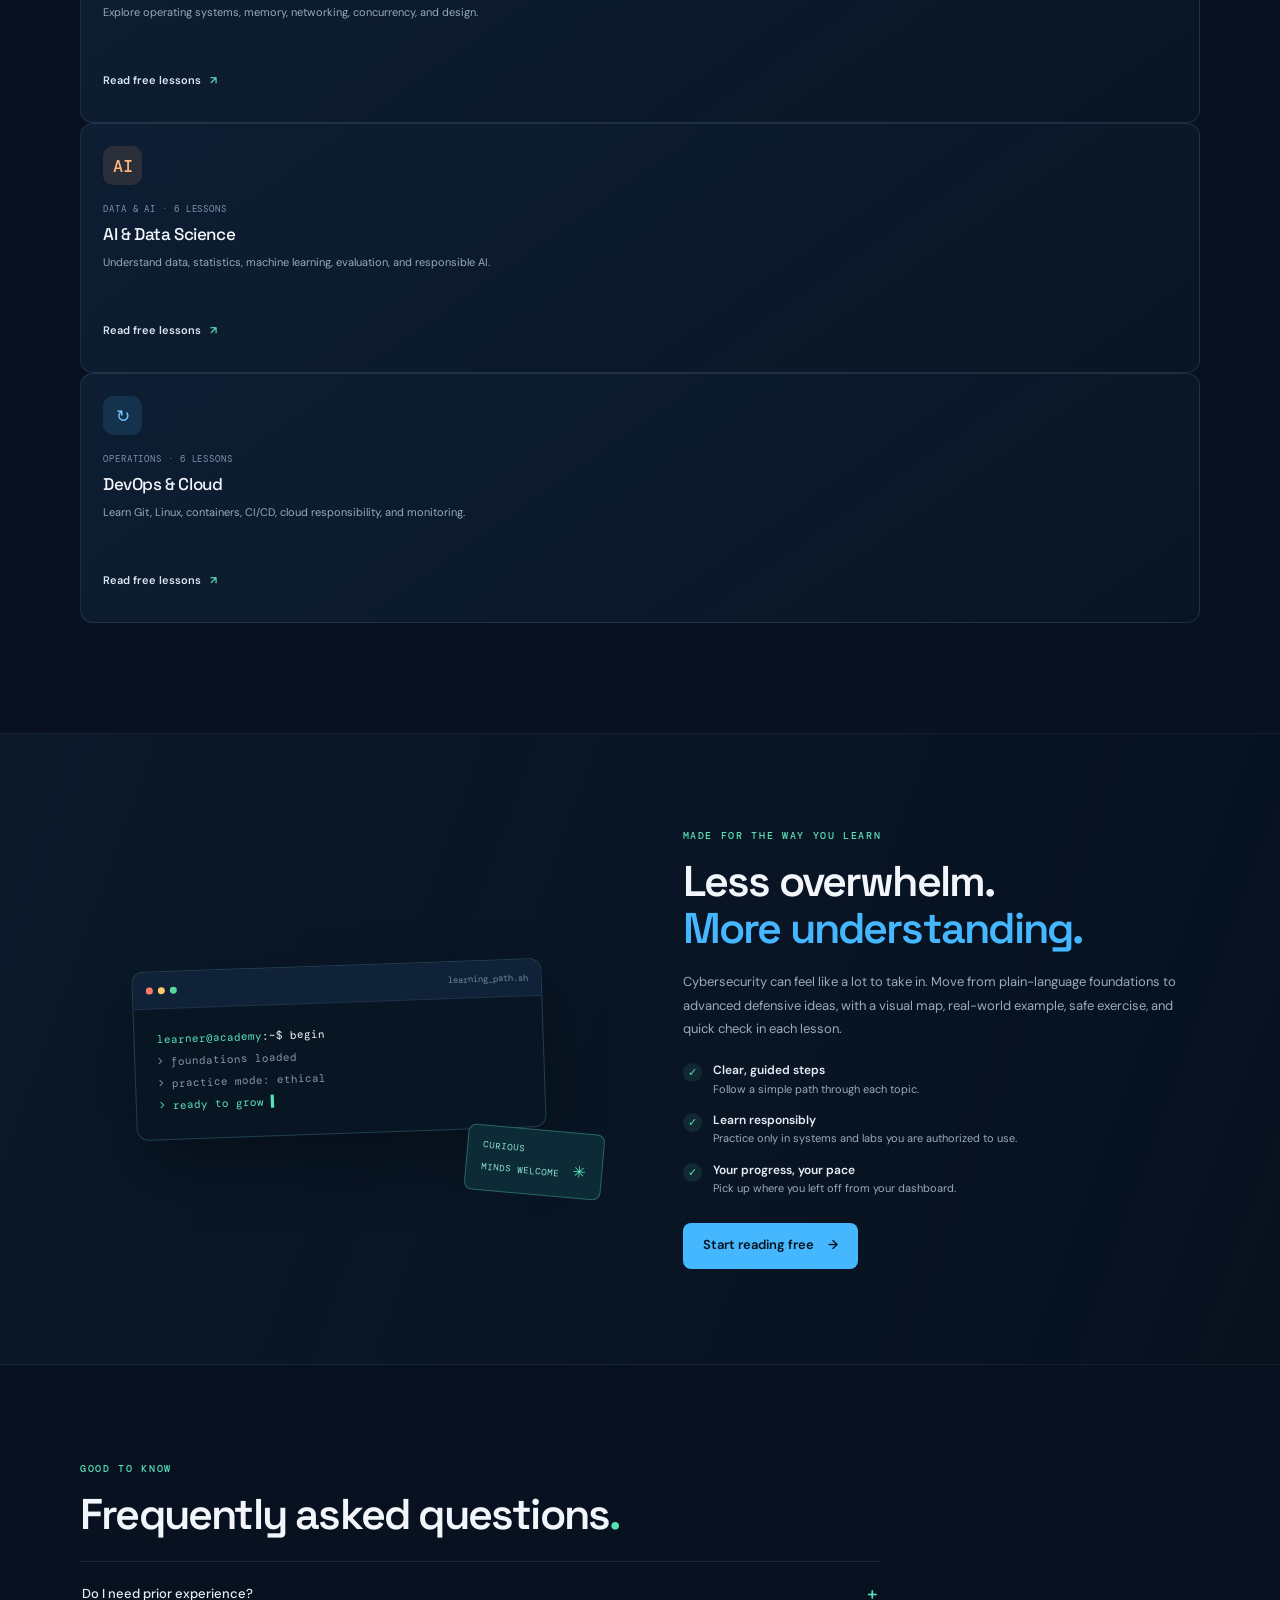
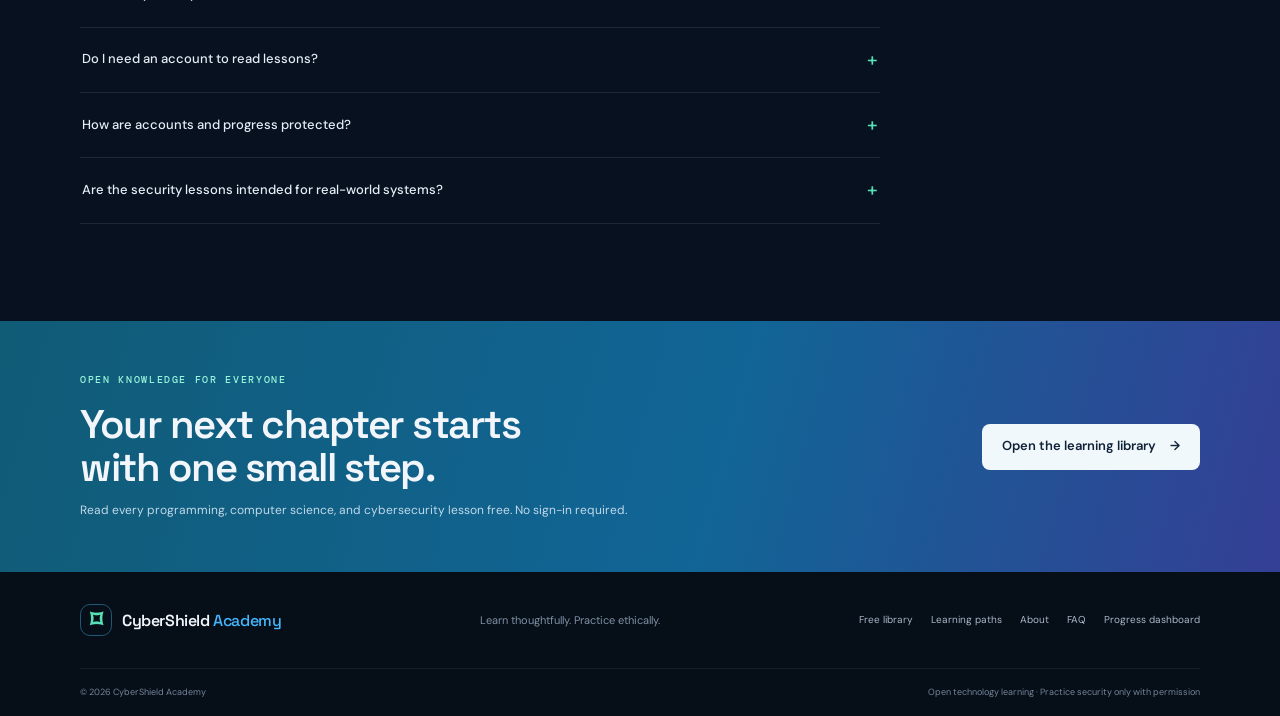
==== commit 7ba35848: "Publish open learning library and article pages" ====
--- a/index.html
+++ b/index.html
@@ -4,8 +4,8 @@
     <meta charset="UTF-8">
     <meta name="viewport" content="width=device-width, initial-scale=1.0">
     <meta name="theme-color" content="#07111f">
-    <meta name="description" content="Build practical cybersecurity skills with beginner-friendly learning paths, hands-on labs, and guided lessons at CyberShield Academy.">
-    <title>CyberShield Academy | Learn Cybersecurity</title>
+    <meta name="description" content="Learn programming, computer science, algorithms, and cybersecurity through free guided lessons at CyberShield Academy.">
+    <title>CyberShield Academy | Programming, Computer Science & Security</title>
     <link rel="stylesheet" href="style.css">
 </head>
 <body>
@@ -19,6 +19,7 @@
         </button>
         <nav class="main-nav" id="primaryNav" aria-label="Main navigation">
             <a href="#home">Home</a>
+            <a href="learn.html">Free library</a>
             <a href="#courses">Learning paths</a>
             <a href="#about">About</a>
             <a href="#faq">FAQ</a>
@@ -29,16 +30,16 @@
     <main>
         <section class="hero section-wrap" id="home">
             <div class="hero-copy">
-                <p class="eyebrow"><span class="status-dot"></span> YOUR SECURITY JOURNEY STARTS HERE</p>
-                <h1>Build skills.<br><span>Defend what's next.</span></h1>
-                <p class="hero-description">Start from zero and grow into advanced defensive security with visual guides, practical examples, and safe exercises.</p>
+                <p class="eyebrow"><span class="status-dot"></span> YOUR LEARNING JOURNEY STARTS HERE</p>
+                <h1>Learn deeply.<br><span>Build what’s next.</span></h1>
+                <p class="hero-description">Start from zero and grow across Java, Python, algorithms, web development, computer science, AI, DevOps, and cybersecurity with clear lessons and practical examples.</p>
                 <div class="hero-actions">
-                    <a class="button button-primary" href="#courses">Explore learning paths <span aria-hidden="true">→</span></a>
+                    <a class="button button-primary" href="learn.html">Explore free lessons <span aria-hidden="true">→</span></a>
                     <a class="button button-quiet" href="#about">How it works <span aria-hidden="true">↓</span></a>
                 </div>
                 <div class="hero-proof">
                     <div class="proof-avatars" aria-hidden="true"><span>J</span><span>A</span><span>M</span></div>
-                    <p><strong>Beginner to advanced</strong><br><span>Visual lessons. Safe practice.</span></p>
+                    <p><strong>Beginner to advanced</strong><br><span>Clear lessons. Practical skills.</span></p>
                 </div>
             </div>
             <div class="hero-visual" aria-label="Cybersecurity learning dashboard illustration">
@@ -54,8 +55,8 @@
         </section>
 
         <section class="trust-strip" aria-label="Academy highlights">
-            <div><strong>6</strong><span>learning paths</span></div>
-            <div><strong>54</strong><span>guided lessons</span></div>
+            <div><strong>15</strong><span>learning paths</span></div>
+            <div><strong>129</strong><span>guided lessons</span></div>
             <div><strong>100%</strong><span>learn at your pace</span></div>
             <div><strong>Ethical</strong><span>security first</span></div>
         </section>
@@ -65,9 +66,9 @@
                 <div>
                     <p class="eyebrow">CHOOSE YOUR DIRECTION</p>
                     <h2>Find your learning path<span class="accent-dot">.</span></h2>
-                    <p class="section-intro">Learn each topic step by step: clear explanations, custom concept maps, safe practice, and quick checks.</p>
+                    <p class="section-intro">Learn each topic step by step with detailed explanations, original concept maps, code examples, practice, and quick checks.</p>
                 </div>
-                <a class="text-link" href="auth.html">Open your dashboard <span aria-hidden="true">→</span></a>
+                <a class="text-link" href="learn.html">Browse every lesson <span aria-hidden="true">→</span></a>
             </div>
             <div class="course-filters" role="group" aria-label="Filter learning paths">
                 <button class="filter-chip active" type="button" data-filter="all" aria-pressed="true">All paths</button>
@@ -79,34 +80,47 @@
                 <article class="course-card" data-category="foundation">
                     <div class="course-icon icon-blue">⌘</div><p class="course-kicker">FOUNDATION · 10 LESSONS</p>
                     <h3>Networking Essentials</h3><p>From your first home network to DNS, subnets, and defensive segmentation.</p>
-                   <a href="auth.html" class="course-link">Start learning <span aria-hidden="true">↗</span></a>
+                   <a href="learn.html?path=networking" class="course-link">Read free lessons <span aria-hidden="true">↗</span></a>
+                </article>
+                <article class="course-card" data-category="foundation">
+                    <div class="course-icon icon-teal">λ</div><p class="course-kicker">FOUNDATION · 15 LESSONS</p>
+                    <h3>Algorithms &amp; Data Structures</h3><p>Learn problem-solving, Big O, arrays, search, graphs, and dynamic programming.</p>
+                    <a href="learn.html?path=algorithms" class="course-link">Read free lessons <span aria-hidden="true">↗</span></a>
                 </article>
                 <article class="course-card" data-category="foundation">
                     <div class="course-icon icon-green">$_</div><p class="course-kicker">FOUNDATION · 9 LESSONS</p>
                     <h3>Linux Fundamentals</h3><p>Learn the shell, permissions, processes, logs, and safer system administration.</p>
-                    <a href="auth.html" class="course-link">Start learning <span aria-hidden="true">↗</span></a>
+                    <a href="learn.html?path=linux" class="course-link">Read free lessons <span aria-hidden="true">↗</span></a>
                 </article>
                 <article class="course-card" data-category="security">
                     <div class="course-icon icon-purple">◇</div><p class="course-kicker">SECURITY · 9 LESSONS</p>
                     <h3>Security Foundations</h3><p>Build a defender's mental model for identity, risk, cryptography, and recovery.</p>
-                    <a href="auth.html" class="course-link">Start learning <span aria-hidden="true">↗</span></a>
+                    <a href="learn.html?path=security" class="course-link">Read free lessons <span aria-hidden="true">↗</span></a>
                 </article>
                 <article class="course-card" data-category="security">
                     <div class="course-icon icon-orange">◎</div><p class="course-kicker">SECURITY · 9 LESSONS</p>
                     <h3>Web Safety Basics</h3><p>Understand HTTPS, sessions, access control, and current OWASP risk areas.</p>
-                    <a href="auth.html" class="course-link">Start learning <span aria-hidden="true">↗</span></a>
+                    <a href="learn.html?path=web-safety" class="course-link">Read free lessons <span aria-hidden="true">↗</span></a>
                 </article>
                 <article class="course-card" data-category="practice">
                     <div class="course-icon icon-pink">⌕</div><p class="course-kicker">PRACTICE · 8 LESSONS</p>
                     <h3>Threat Awareness</h3><p>Spot manipulation and learn calm, practical account and incident recovery steps.</p>
-                    <a href="auth.html" class="course-link">Start learning <span aria-hidden="true">↗</span></a>
+                    <a href="learn.html?path=threat-awareness" class="course-link">Read free lessons <span aria-hidden="true">↗</span></a>
                 </article>
                 <article class="course-card" data-category="practice">
                     <div class="course-icon icon-teal">⌬</div><p class="course-kicker">PRACTICE · 9 LESSONS</p>
                     <h3>Ethical Security Practice</h3><p>Practice only in scope: safe labs, rules of engagement, and clear reports.</p>
-                    <a href="auth.html" class="course-link">Start learning <span aria-hidden="true">↗</span></a>
+                    <a href="learn.html?path=ethical-practice" class="course-link">Read free lessons <span aria-hidden="true">↗</span></a>
                 </article>
             </div>
+                <article class="course-card" data-category="foundation"><div class="course-icon icon-orange">J</div><p class="course-kicker">PROGRAMMING · 9 LESSONS</p><h3>Java Programming</h3><p>From JVM and first program to OOP, collections, exceptions, and testing.</p><a href="learn.html?path=java-programming" class="course-link">Read free lessons <span aria-hidden="true">↗</span></a></article>
+                <article class="course-card" data-category="foundation"><div class="course-icon icon-green">Py</div><p class="course-kicker">PROGRAMMING · 8 LESSONS</p><h3>Python Programming</h3><p>Learn Python syntax, data structures, files, generators, tests, and projects.</p><a href="learn.html?path=python-programming" class="course-link">Read free lessons <span aria-hidden="true">↗</span></a></article>
+                <article class="course-card" data-category="foundation"><div class="course-icon icon-purple">C++</div><p class="course-kicker">PROGRAMMING · 7 LESSONS</p><h3>C++ Programming</h3><p>Understand modern C++, standard containers, ownership, and safer code.</p><a href="learn.html?path=c-programming" class="course-link">Read free lessons <span aria-hidden="true">↗</span></a></article>
+                <article class="course-card" data-category="foundation"><div class="course-icon icon-blue">&lt;/&gt;</div><p class="course-kicker">DEVELOPMENT · 8 LESSONS</p><h3>Web Development</h3><p>Build responsive, accessible pages with HTML, CSS, JavaScript, and APIs.</p><a href="learn.html?path=web-development" class="course-link">Read free lessons <span aria-hidden="true">↗</span></a></article>
+                <article class="course-card" data-category="foundation"><div class="course-icon icon-teal">DB</div><p class="course-kicker">DATABASES · 8 LESSONS</p><h3>SQL &amp; Database Systems</h3><p>Learn relational design, joins, queries, transactions, and safe data access.</p><a href="learn.html?path=sql-database-systems" class="course-link">Read free lessons <span aria-hidden="true">↗</span></a></article>
+                <article class="course-card" data-category="foundation"><div class="course-icon icon-pink">CS</div><p class="course-kicker">COMPUTER SCIENCE · 8 LESSONS</p><h3>Core Computer Science</h3><p>Explore operating systems, memory, networking, concurrency, and design.</p><a href="learn.html?path=core-computer-science" class="course-link">Read free lessons <span aria-hidden="true">↗</span></a></article>
+                <article class="course-card" data-category="foundation"><div class="course-icon icon-orange">AI</div><p class="course-kicker">DATA &amp; AI · 6 LESSONS</p><h3>AI &amp; Data Science</h3><p>Understand data, statistics, machine learning, evaluation, and responsible AI.</p><a href="learn.html?path=ai-data-science" class="course-link">Read free lessons <span aria-hidden="true">↗</span></a></article>
+                <article class="course-card" data-category="foundation"><div class="course-icon icon-blue">↻</div><p class="course-kicker">OPERATIONS · 6 LESSONS</p><h3>DevOps &amp; Cloud</h3><p>Learn Git, Linux, containers, CI/CD, cloud responsibility, and monitoring.</p><a href="learn.html?path=devops-cloud" class="course-link">Read free lessons <span aria-hidden="true">↗</span></a></article>
             <p class="empty-filter" id="emptyFilter" hidden>No learning paths match this filter.</p>
         </section>
 
@@ -128,7 +142,7 @@
                         <div><span class="check-mark">✓</span><p><strong>Learn responsibly</strong><br>Practice only in systems and labs you are authorized to use.</p></div>
                         <div><span class="check-mark">✓</span><p><strong>Your progress, your pace</strong><br>Pick up where you left off from your dashboard.</p></div>
                     </div>
-                    <a class="button button-primary" href="auth.html">Create your free account <span aria-hidden="true">→</span></a>
+                    <a class="button button-primary" href="learn.html">Start reading free <span aria-hidden="true">→</span></a>
                 </div>
             </div>
         </section>
@@ -138,36 +152,17 @@
                 <div><p class="eyebrow">GOOD TO KNOW</p><h2>Frequently asked questions<span class="accent-dot">.</span></h2></div>
             </div>
             <div class="faq-list">
-                <details><summary>Do I need prior experience? <span>+</span></summary><p>No. The learning paths are designed to start with approachable fundamentals, and you can choose where to begin.</p></details>
-                <details><summary>Can I learn at my own pace? <span>+</span></summary><p>Yes. Lessons and progress are available from your dashboard on the same browser where you created your account.</p></details>
+                <details><summary>Do I need prior experience? <span>+</span></summary><p>No. Paths begin with approachable fundamentals, then progress through examples and advanced topics. Choose a subject and learn at your own pace.</p></details>
+                <details><summary>Do I need an account to read lessons? <span>+</span></summary><p>No. Every learning path and lesson is open to read without signing in. You can mark lessons complete on this browser; an account is optional for your separate progress dashboard.</p></details>
                 <details><summary>How are accounts and progress protected? <span>+</span></summary><p>Accounts use Supabase Auth with email confirmation and password reset. Lesson progress is stored with your account, and database rules restrict it to you. Use a unique password.</p></details>
                 <details><summary>Are the security lessons intended for real-world systems? <span>+</span></summary><p>Learning should stay ethical and authorized. Only practice on systems you own or have explicit permission to test, preferably in a dedicated training lab.</p></details>
             </div>
         </section>
 
-        <section class="support-section" id="support">
-            <div class="section-wrap support-wrap">
-                <div class="support-copy">
-                    <p class="eyebrow">SUPPORT THE ACADEMY</p>
-                    <h2>Help keep practical security learning growing.</h2>
-                    <p>All lessons are free to explore. If they help you, you can send a voluntary UPI contribution to support future learning resources.</p>
-                </div>
-                <div class="support-card">
-                    <span class="support-card-label">PAY WITH UPI</span>
-                    <strong class="support-upi-id">8081732927@ptyes</strong>
-                    <div class="support-actions">
-                        <a class="button button-primary" href="upi://pay?pa=8081732927%40ptyes&amp;cu=INR">Open UPI app <span aria-hidden="true">↗</span></a>
-                        <button class="button button-quiet" type="button" id="copyUpiButton" data-upi="8081732927@ptyes">Copy UPI ID</button>
-                    </div>
-                    <p class="support-note" id="upiCopyStatus" aria-live="polite">Check the recipient name in your UPI app before confirming. Contributions do not unlock paid lessons.</p>
-                </div>
-            </div>
-        </section>
-
         <section class="contact-section" id="contact">
             <div class="section-wrap contact-wrap">
-                <div><p class="eyebrow">READY WHEN YOU ARE</p><h2>Your next chapter starts<br>with one small step.</h2><p>Make an account and start building your cybersecurity foundations.</p></div>
-                <a class="button button-light" href="auth.html">Start learning <span aria-hidden="true">→</span></a>
+                <div><p class="eyebrow">OPEN KNOWLEDGE FOR EVERYONE</p><h2>Your next chapter starts<br>with one small step.</h2><p>Read every programming, computer science, and cybersecurity lesson free. No sign-in required.</p></div>
+                <a class="button button-light" href="learn.html">Open the learning library <span aria-hidden="true">→</span></a>
             </div>
         </section>
     </main>
@@ -176,10 +171,11 @@
         <div class="section-wrap footer-main">
             <a class="brand" href="#home"><span class="brand-mark" aria-hidden="true">⌑</span><span>CyberShield <strong>Academy</strong></span></a>
             <p>Learn thoughtfully. Practice ethically.</p>
-            <div class="footer-links"><a href="#courses">Learning paths</a><a href="#about">About</a><a href="#faq">FAQ</a><a href="#support">Support the academy</a><a href="auth.html">Sign in</a></div>
+            <div class="footer-links"><a href="learn.html">Free library</a><a href="#courses">Learning paths</a><a href="#about">About</a><a href="#faq">FAQ</a><a href="auth.html">Progress dashboard</a></div>
         </div>
-        <div class="section-wrap footer-bottom"><span>© <span id="currentYear"></span> CyberShield Academy</span><span>Cybersecurity learning · Practice only with permission</span></div>
+        <div class="section-wrap footer-bottom"><span>© <span id="currentYear"></span> CyberShield Academy</span><span>Open technology learning · Practice security only with permission</span></div>
     </footer>
     <script src="script.js"></script>
 </body>
 </html>
+
--- a/style.css
+++ b/style.css
@@ -140,16 +140,6 @@
 .faq-list summary span { color: var(--mint); font-size: 19px; transition: transform .2s ease; }
 .faq-list details[open] summary span { transform: rotate(45deg); }
 .faq-list details p { max-width: 690px; margin: -4px 0 18px; color: var(--muted); font-size: 12px; line-height: 1.8; }
-.support-section { padding-block: 72px; border-top: 1px solid var(--line); background: radial-gradient(ellipse at 80% 45%, rgba(25, 103, 128, .18), transparent 48%), #091522; }
-.support-wrap { display: grid; grid-template-columns: 1fr minmax(300px, .8fr); align-items: center; gap: 54px; }
-.support-copy h2 { max-width: 520px; margin: 0; font: 600 clamp(29px, 4vw, 43px)/1.12 var(--font-display); letter-spacing: -1.8px; }
-.support-copy > p:last-child { max-width: 525px; margin: 16px 0 0; color: var(--muted); font-size: 13px; line-height: 1.8; }
-.support-card { padding: 23px; border: 1px solid rgba(88, 224, 183, .24); border-radius: 15px; background: linear-gradient(145deg, rgba(17, 39, 58, .96), rgba(10, 25, 41, .96)); box-shadow: 0 22px 50px rgba(0, 0, 0, .2); }
-.support-card-label { display: block; margin-bottom: 9px; color: var(--mint); font: 500 10px var(--font-mono); letter-spacing: 1.3px; }
-.support-upi-id { display: block; overflow-wrap: anywhere; color: #f2f6fb; font: 500 20px var(--font-display); }
-.support-actions { display: flex; flex-wrap: wrap; gap: 10px; margin-top: 19px; }
-.support-actions .button { min-height: 42px; padding-inline: 14px; font-size: 11px; }
-.support-note { margin: 15px 0 0; color: #96a9bb; font-size: 10px; line-height: 1.7; }
 .contact-section { padding-block: 52px; background: linear-gradient(105deg, #105b76, #116596 56%, #343f95); }
 .contact-wrap { display: flex; align-items: center; justify-content: space-between; gap: 30px; }
 .contact-wrap .eyebrow { color: #99f5db; }
@@ -284,12 +274,6 @@
     .terminal-window { width: 95%; }
     .about-sticker { right: 0; bottom: 7px; }
     .faq-section { padding-block: 65px; }
-    .support-section { padding-block: 54px; }
-    .support-wrap { grid-template-columns: 1fr; gap: 24px; }
-    .support-copy h2 { font-size: 32px; }
-    .support-card { padding: 19px; }
-    .support-actions { flex-direction: column; align-items: stretch; }
-    .support-actions .button { width: 100%; }
     .contact-wrap { align-items: flex-start; flex-direction: column; gap: 23px; }
     .footer-main { align-items: flex-start; flex-direction: column; justify-content: center; gap: 12px; padding-block: 23px; }
     .footer-main > p { margin: 0; }
@@ -342,6 +326,110 @@
 .lesson-answer p { margin: 8px 0 0; }
 .lesson-reference { display: inline-block; margin-top: 11px; color: #79cfff; font-size: 11px; text-decoration: none; }
 .lesson-reference:hover { text-decoration: underline; }
+.learn-page-body { background: radial-gradient(ellipse at 82% 0%, rgba(23, 80, 119, .2), transparent 39%), var(--bg); }
+.learn-page { width: min(1320px, calc(100% - 48px)); padding-block: 40px 65px; }
+.learn-intro { margin-bottom: 27px; padding: 26px 29px; border: 1px solid rgba(88, 224, 183, .18); border-radius: 16px; background: linear-gradient(120deg, rgba(13, 33, 51, .97), rgba(9, 24, 39, .9)); }
+.learn-intro-row { display: grid; grid-template-columns: 1.3fr .7fr; align-items: end; gap: 35px; }
+.learn-intro h1 { margin: 0; font: 600 clamp(34px, 4.5vw, 54px)/1.06 var(--font-display); letter-spacing: -2.3px; }
+.learn-intro h1 span { color: var(--blue); }
+.learn-intro-row > div:first-child > p:last-child { max-width: 720px; margin: 15px 0 0; color: var(--muted); font-size: 13px; line-height: 1.8; }
+.learn-quick-stats { display: grid; grid-template-columns: repeat(3, 1fr); gap: 8px; }
+.learn-quick-stats div { padding: 10px 9px; border: 1px solid rgba(153, 183, 215, .12); border-radius: 9px; background: rgba(5, 18, 31, .48); text-align: center; }
+.learn-quick-stats strong, .learn-quick-stats span { display: block; }
+.learn-quick-stats strong { color: var(--mint); font: 600 20px var(--font-display); }
+.learn-quick-stats span { color: #8fa2b6; font-size: 9px; }
+.learn-workspace { display: grid; grid-template-columns: 245px minmax(0, 1fr); align-items: start; gap: 16px; }
+.learn-sidebar, .learn-panel { min-width: 0; border: 1px solid var(--line); border-radius: 13px; background: rgba(10, 24, 39, .88); }
+.learn-sidebar { position: sticky; top: 86px; padding: 16px 12px 13px; }
+.learn-sidebar-title { display: flex; align-items: end; justify-content: space-between; gap: 10px; padding: 0 5px 12px; }
+.learn-sidebar-title .eyebrow { margin-bottom: 2px; font-size: 8px; }
+.learn-sidebar-title h2 { margin: 0; font: 500 19px var(--font-display); }
+.library-count { color: #8197ac; font: 8px var(--font-mono); }
+.learn-path-list { display: grid; gap: 5px; }
+.learn-path-button { display: grid; width: 100%; gap: 2px; padding: 9px 10px; border: 1px solid transparent; border-radius: 8px; background: transparent; color: #bdcbd9; cursor: pointer; text-align: left; }
+.learn-path-button:hover, .learn-path-button.active { border-color: rgba(88, 224, 183, .21); background: rgba(88, 224, 183, .08); color: #f2f6fb; }
+.learn-path-name { font-size: 11px; font-weight: 600; }
+.learn-path-count { color: #8399ae; font: 8px var(--font-mono); }
+.learn-progress-card { margin-top: 14px; padding: 12px 10px; border-top: 1px solid var(--line); }
+.learn-progress-card > strong { display: block; margin-top: 7px; color: #e3eef8; font-size: 10px; }
+.learn-progress-card .dashboard-progress { margin: 8px 0; }
+.learn-progress-card small { display: block; color: #8498ac; font-size: 8px; line-height: 1.6; }
+.learn-panel { overflow: hidden; }
+.learn-toolbar { display: grid; grid-template-columns: 1fr minmax(240px, .46fr); align-items: end; gap: 22px; padding: 21px 22px; border-bottom: 1px solid var(--line); }
+.learn-course-heading .eyebrow { margin-bottom: 6px; font-size: 8px; }
+.learn-course-heading h2 { margin: 0; font: 500 23px/1.2 var(--font-display); letter-spacing: -.6px; }
+.learn-course-heading .app-muted { margin: 7px 0 0; font-size: 10px; line-height: 1.65; }
+.learn-search-wrap { display: grid; grid-template-columns: 1fr auto; align-items: center; gap: 6px 11px; }
+.learn-search-wrap > label { grid-column: 1 / -1; color: #c2d0de; font-size: 9px; font-weight: 600; }
+.learn-search-wrap input, .learn-level-filter select { height: 37px; min-width: 0; padding: 0 10px; border: 1px solid rgba(153, 183, 215, .2); border-radius: 7px; background: #071522; color: var(--text); font: 10px var(--font-body); }
+.learn-search-wrap input::placeholder { color: #70859a; }
+.learn-level-filter { display: flex; align-items: center; gap: 6px; }
+.learn-level-filter label { color: #8fa2b6; font-size: 8px; }
+.learn-level-filter select { padding-inline: 7px; }
+.learn-content-grid { display: grid; grid-template-columns: minmax(205px, .37fr) minmax(0, .95fr); align-items: start; min-height: 610px; }
+.learn-topic-nav { position: sticky; top: 82px; padding: 14px 10px; border-right: 1px solid var(--line); }
+.learn-topic-heading { display: flex; justify-content: space-between; gap: 8px; padding: 0 5px 10px; color: #dfeaf5; font-size: 10px; }
+.learn-topic-heading span { color: #8499ae; font: 8px var(--font-mono); }
+.learn-topic-list { display: grid; max-height: 64vh; gap: 4px; overflow-y: auto; scrollbar-color: #29445d transparent; scrollbar-width: thin; }
+.learn-topic-button { display: grid; gap: 6px; padding: 9px 9px; border: 1px solid transparent; border-radius: 7px; background: transparent; color: #b8c7d6; cursor: pointer; text-align: left; }
+.learn-topic-button:hover, .learn-topic-button.active { border-color: rgba(69, 183, 255, .19); background: rgba(69, 183, 255, .08); color: #f2f6fb; }
+.learn-topic-title { font-size: 10px; line-height: 1.45; }
+.learn-topic-meta { display: flex; flex-wrap: wrap; align-items: center; gap: 6px; }
+.learn-topic-meta .lesson-row-level { padding: 2px 6px; font-size: 7px; }
+.learn-topic-time, .learn-topic-done { color: #7e93a8; font: 8px var(--font-mono); }
+.learn-topic-done { color: var(--mint); }
+.learn-no-results { padding: 14px; color: #a5b5c4; font-size: 10px; }
+.topic-reader { min-width: 0; padding: 25px clamp(18px, 3vw, 38px) 35px; scroll-margin-top: 85px; }
+.topic-reader-head { position: relative; padding-right: 105px; }
+.topic-breadcrumb { margin: 0 0 8px; color: #8fa4b9; font: 8px var(--font-mono); letter-spacing: .7px; }
+.topic-reader h1 { margin: 0; color: #f2f6fb; font: 600 clamp(24px, 3vw, 34px)/1.2 var(--font-display); letter-spacing: -.9px; }
+.topic-reader-head .lesson-meta { justify-content: flex-start; margin: 10px 0 0; }
+.lesson-done-toggle { position: absolute; top: 0; right: 0; display: inline-flex; align-items: center; gap: 6px; padding: 7px 9px; border: 1px solid var(--line); border-radius: 20px; color: #a9bdcf; cursor: pointer; font-size: 8px; }
+.lesson-done-toggle input { margin: 0; accent-color: var(--mint); }
+.learn-course-map { margin-block: 20px 15px; }
+.topic-reading { margin-top: 17px; }
+.topic-reading p { margin: 0 0 14px; color: #c8d5e2; font-size: 13px; line-height: 1.9; }
+.topic-reader .lesson-panel { padding: 13px 14px; }
+.topic-reader .lesson-panel h3 { margin: 0 0 6px; color: #8ee7c9; font: 9px var(--font-mono); letter-spacing: 1px; }
+.topic-reader .lesson-practice h3 { color: #79cfff; }
+.topic-quick-check { padding: 13px 14px; }
+.topic-quick-check summary { font-size: 11px; }
+.topic-quick-check > p { margin-top: 9px; }
+.topic-references { display: grid; gap: 3px; margin-top: 8px; }
+.topic-next-nav { display: flex; justify-content: space-between; gap: 10px; margin-top: 24px; padding-top: 15px; border-top: 1px solid var(--line); }
+.topic-next-nav button:disabled { opacity: .35; cursor: not-allowed; transform: none; }
+.learn-footer { display: flex; justify-content: center; flex-wrap: wrap; gap: 8px; }
+.learn-footer a { color: #aab9c8; }
+.learn-footer a:hover { color: var(--mint); }
+@media (max-width: 980px) {
+    .learn-intro-row { grid-template-columns: 1fr; gap: 20px; }
+    .learn-quick-stats { max-width: 440px; }
+    .learn-workspace { grid-template-columns: 1fr; }
+    .learn-sidebar { position: static; }
+    .learn-path-list { display: flex; overflow-x: auto; padding-bottom: 5px; }
+    .learn-path-button { min-width: 145px; }
+    .learn-progress-card { display: none; }
+    .learn-topic-nav { top: 63px; }
+}
+@media (max-width: 700px) {
+    .learn-page { width: calc(100% - 24px); padding-block: 20px 42px; }
+    .learn-intro { padding: 20px 17px; }
+    .learn-intro h1 { font-size: 34px; letter-spacing: -1.5px; }
+    .learn-quick-stats strong { font-size: 17px; }
+    .learn-quick-stats span { font-size: 8px; }
+    .learn-toolbar { grid-template-columns: 1fr; gap: 14px; padding: 17px 15px; }
+    .learn-search-wrap { grid-template-columns: 1fr; }
+    .learn-level-filter { justify-content: space-between; }
+    .learn-level-filter select { flex: 1; }
+    .learn-content-grid { grid-template-columns: 1fr; }
+    .learn-topic-nav { position: static; padding: 12px; border-right: 0; border-bottom: 1px solid var(--line); }
+    .learn-topic-list { display: flex; max-height: none; overflow-x: auto; padding-bottom: 4px; }
+    .learn-topic-button { min-width: 160px; }
+    .topic-reader { padding: 20px 15px 28px; }
+    .topic-reader-head { padding-right: 0; }
+    .lesson-done-toggle { position: static; margin-top: 11px; }
+    .topic-reader h1 { font-size: 25px; }
+}
 @media (max-width: 620px) {
     .course-map { margin-inline: -3px; }
     .course-map figcaption { font-size: 10px; }
@@ -352,3 +440,18 @@
     .lesson-expand { min-width: 55%; font-size: 12px; }
     .lesson-list input { width: 18px; height: 18px; }
 }
+
+.lesson-code-block { margin: 18px 0; overflow: hidden; border: 1px solid rgba(132, 170, 205, .2); border-radius: 10px; background: #07131f; }
+.lesson-code-head { display: flex; justify-content: space-between; padding: 9px 12px; border-bottom: 1px solid rgba(132, 170, 205, .14); color: #8ee7c9; font: 8px var(--font-mono); letter-spacing: .8px; }
+.lesson-code-language { color: #7e93a8; text-transform: uppercase; }
+.lesson-code-block pre { max-width: 100%; margin: 0; padding: 15px; overflow: auto; color: #d6e5f3; font: 12px/1.7 var(--font-mono); white-space: pre; }
+.lesson-code-block code { font: inherit; }
+
+.learn-article-link { display: inline-flex; margin-top: 12px; color: var(--mint); font-size: 10px; font-weight: 600; }
+.learn-article-link:hover { color: #dffbf2; }
+body.article-only .learn-intro, body.article-only .learn-sidebar, body.article-only .learn-toolbar, body.article-only .learn-topic-nav { display: none; }
+body.article-only .learn-page { max-width: 1060px; }
+body.article-only .learn-workspace { display: block; }
+body.article-only .learn-content-grid { display: block; min-height: 0; }
+body.article-only .topic-reader { max-width: 850px; margin-inline: auto; padding-block: 42px; }
+
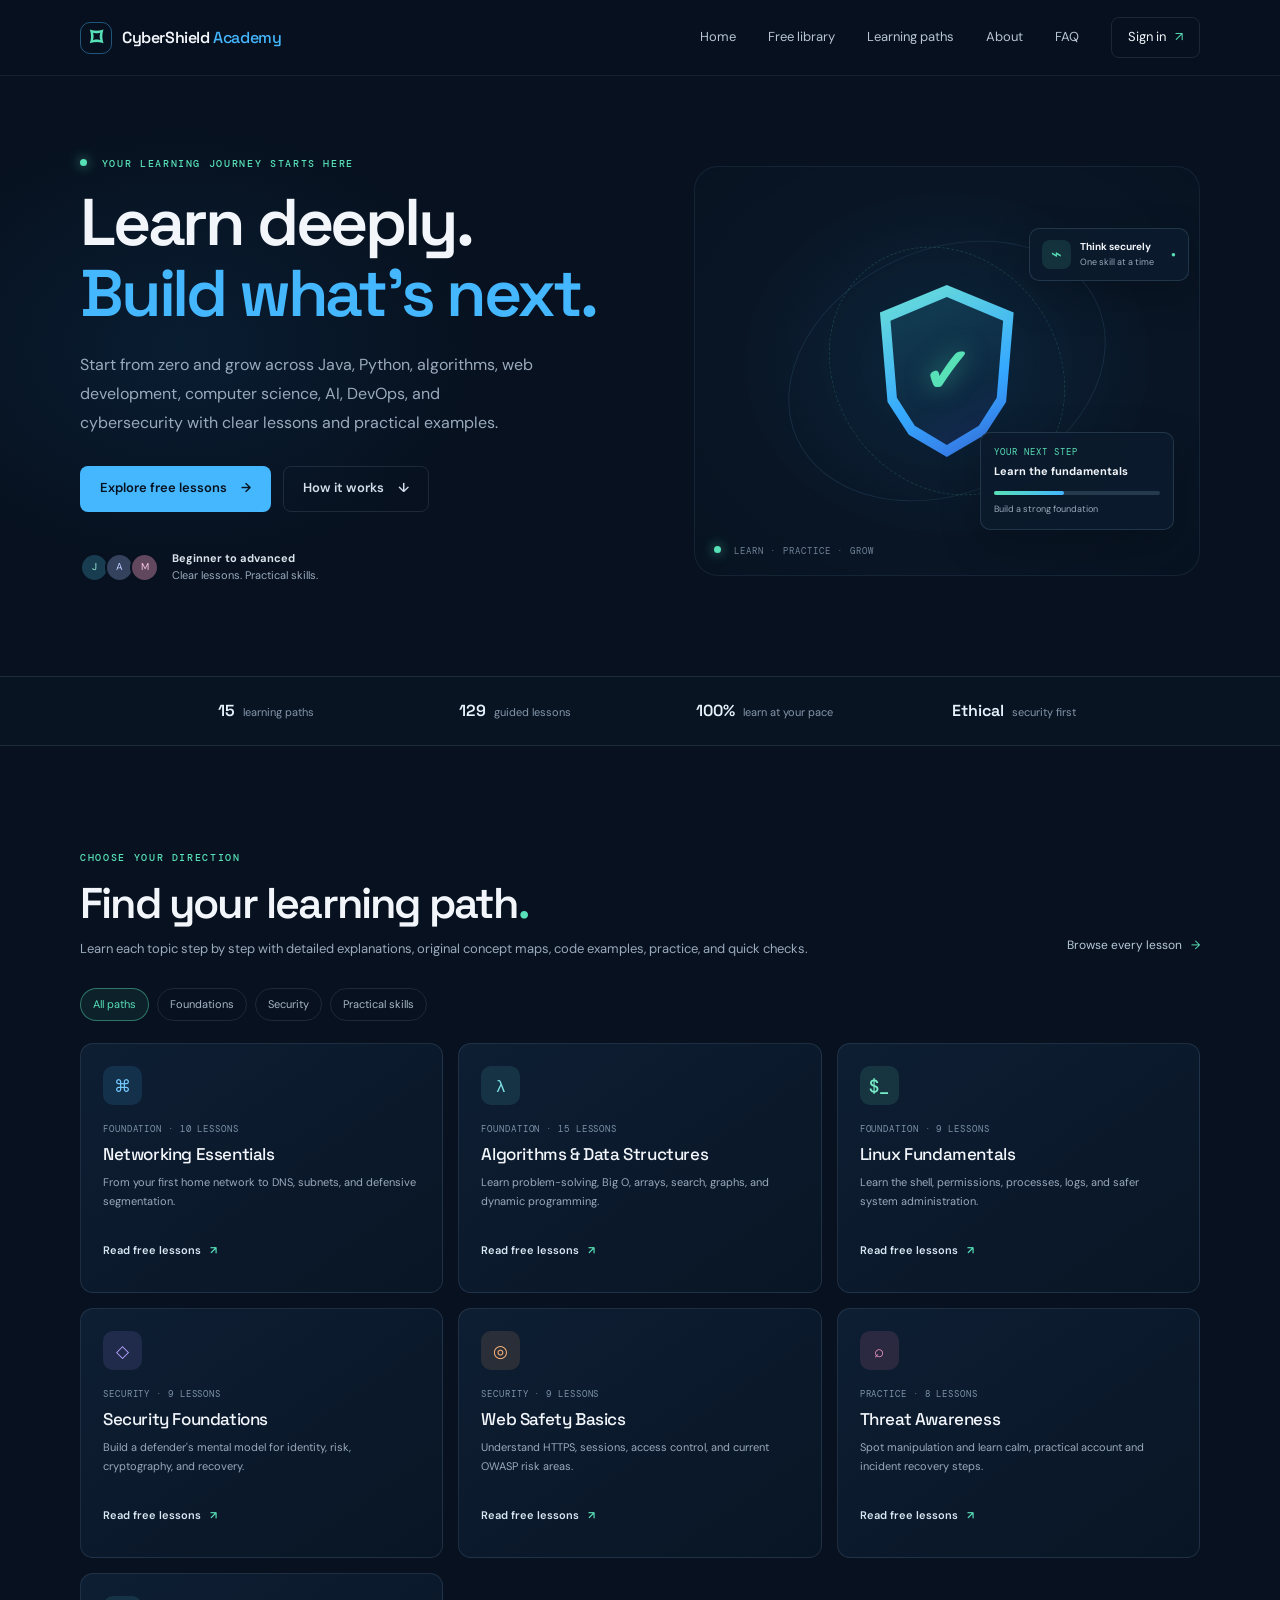
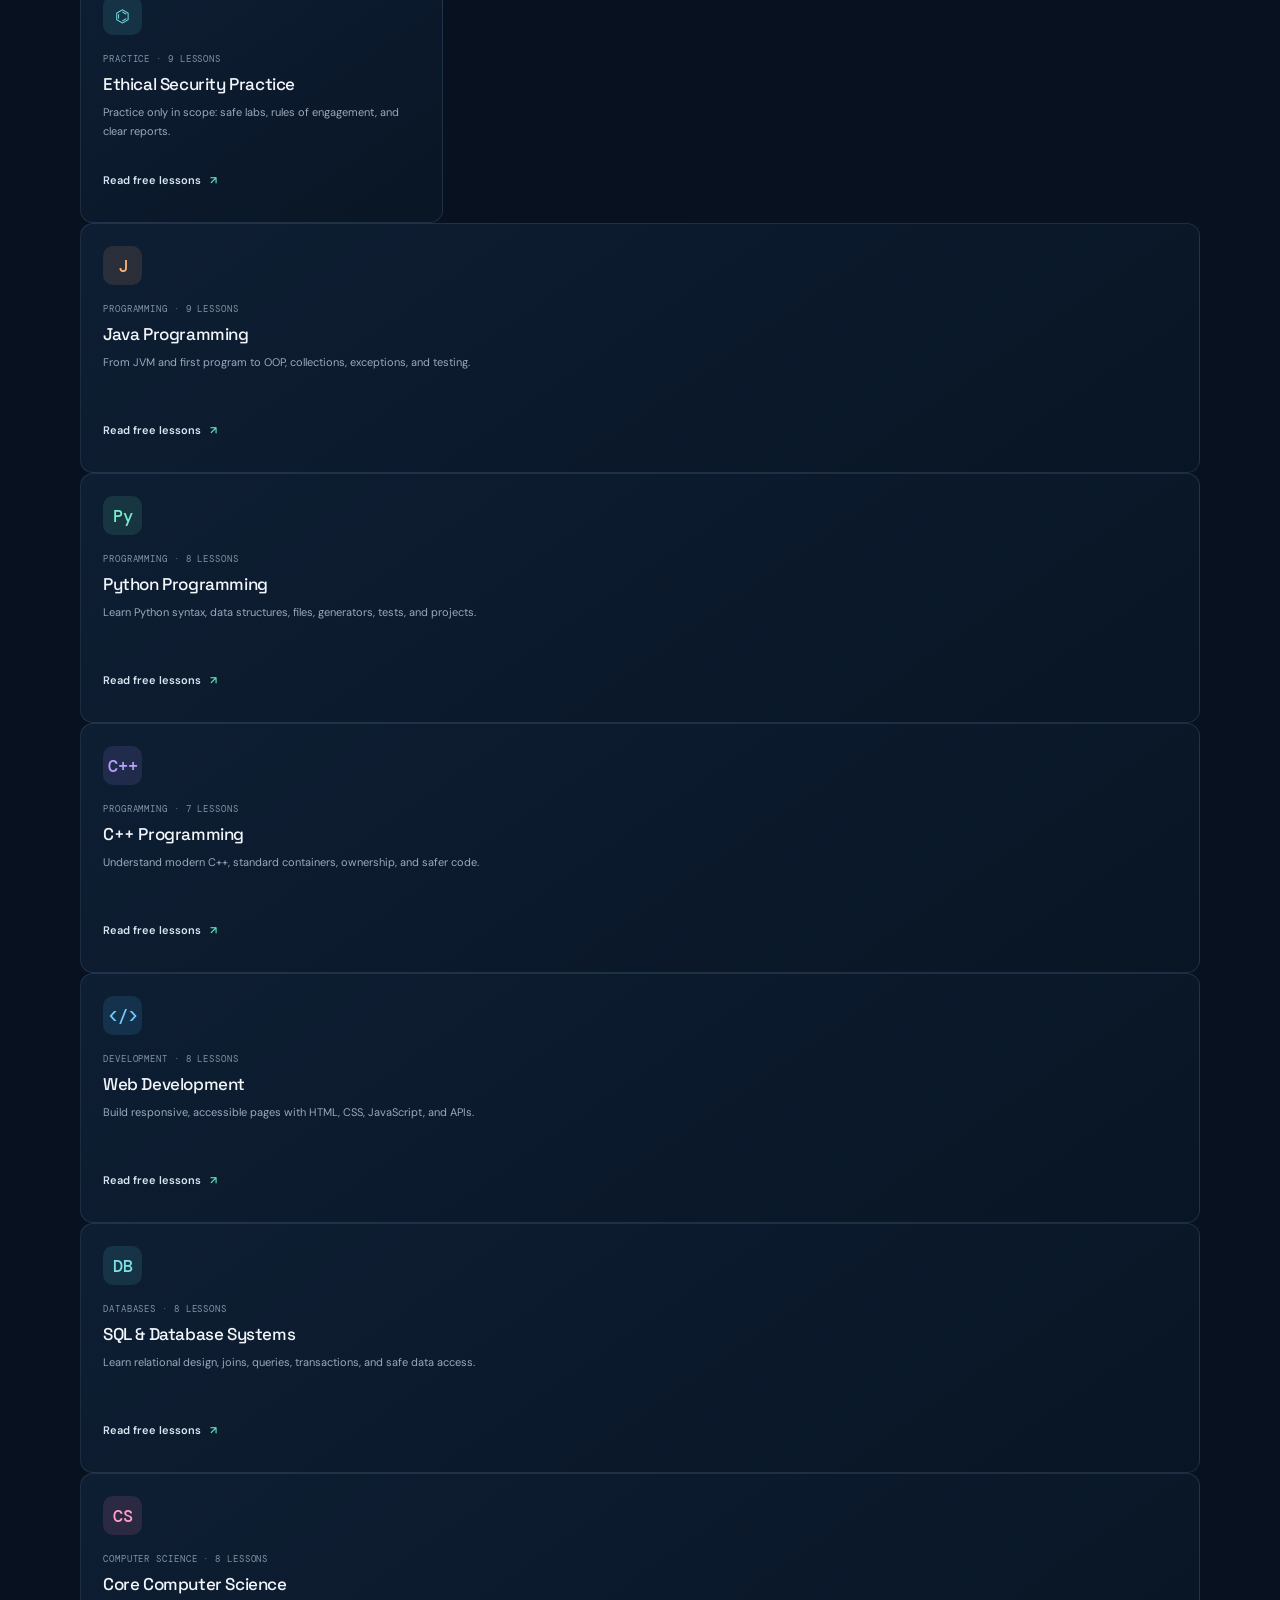
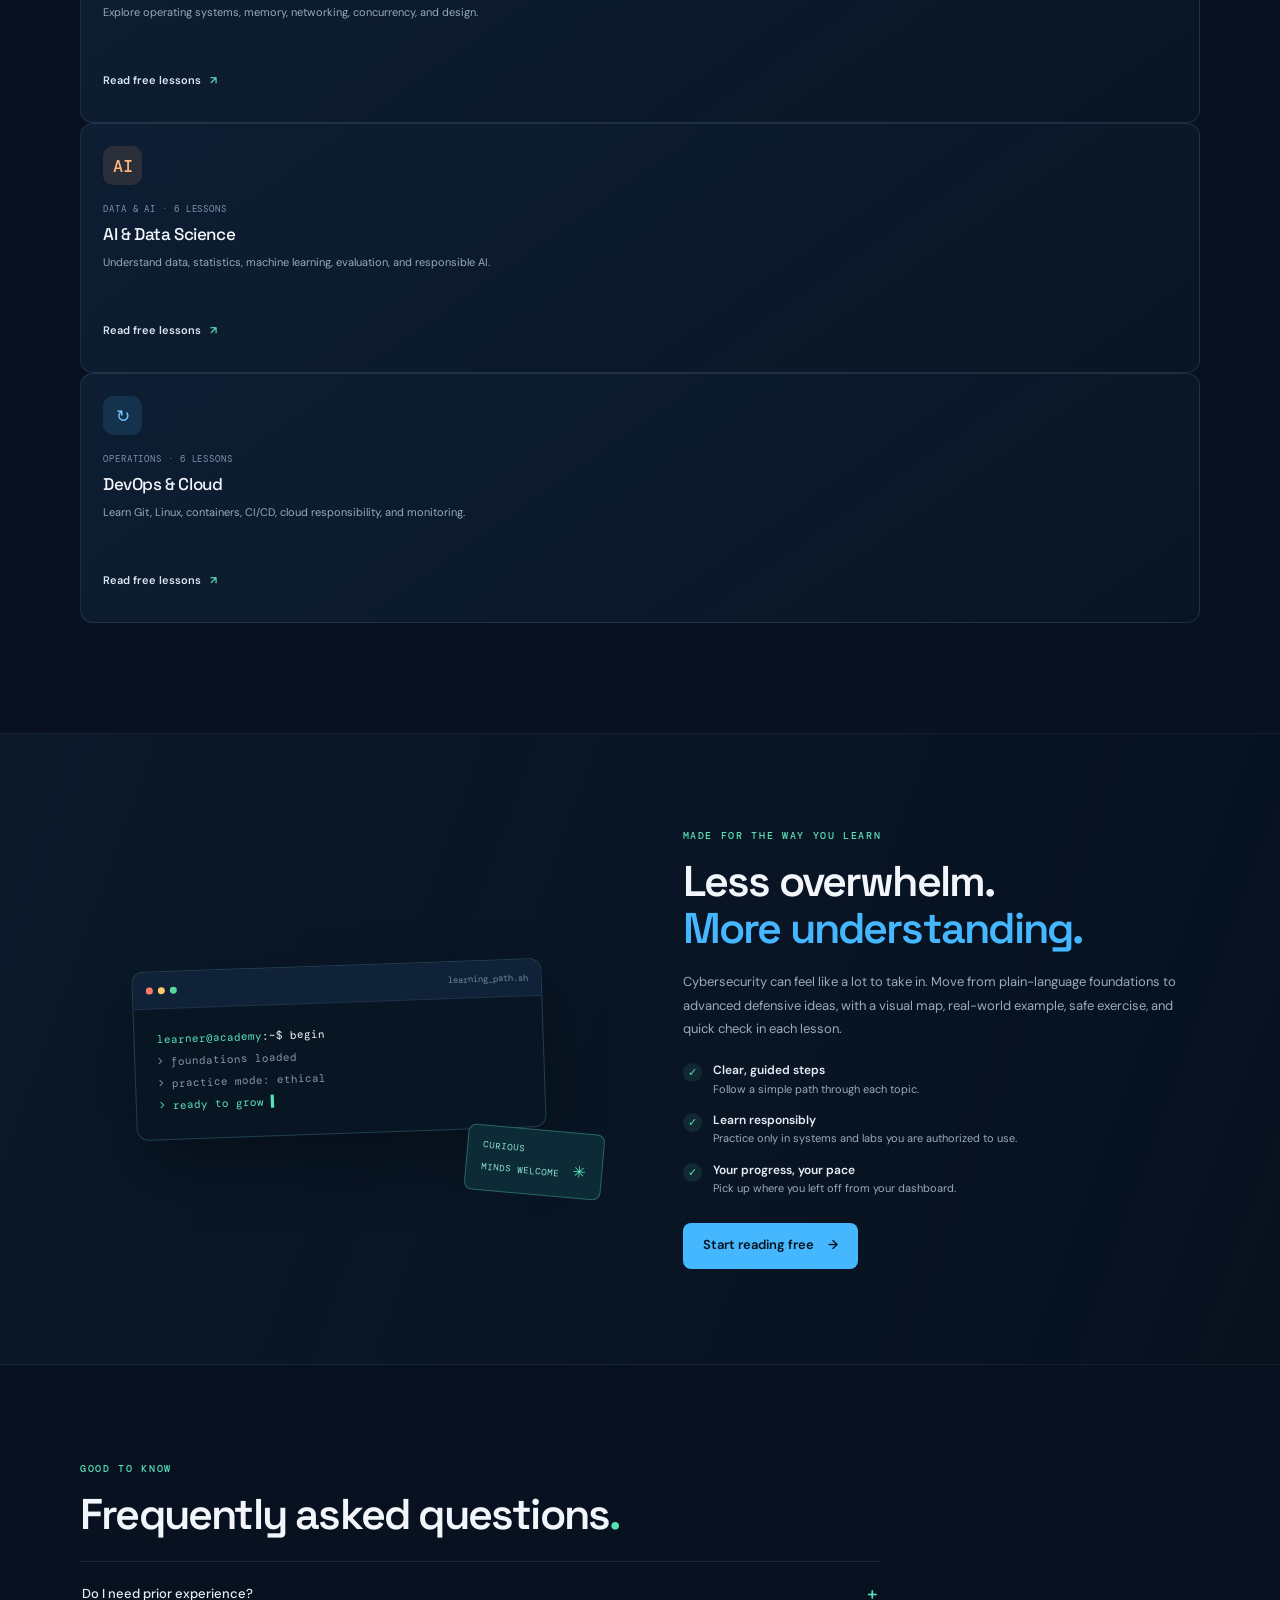
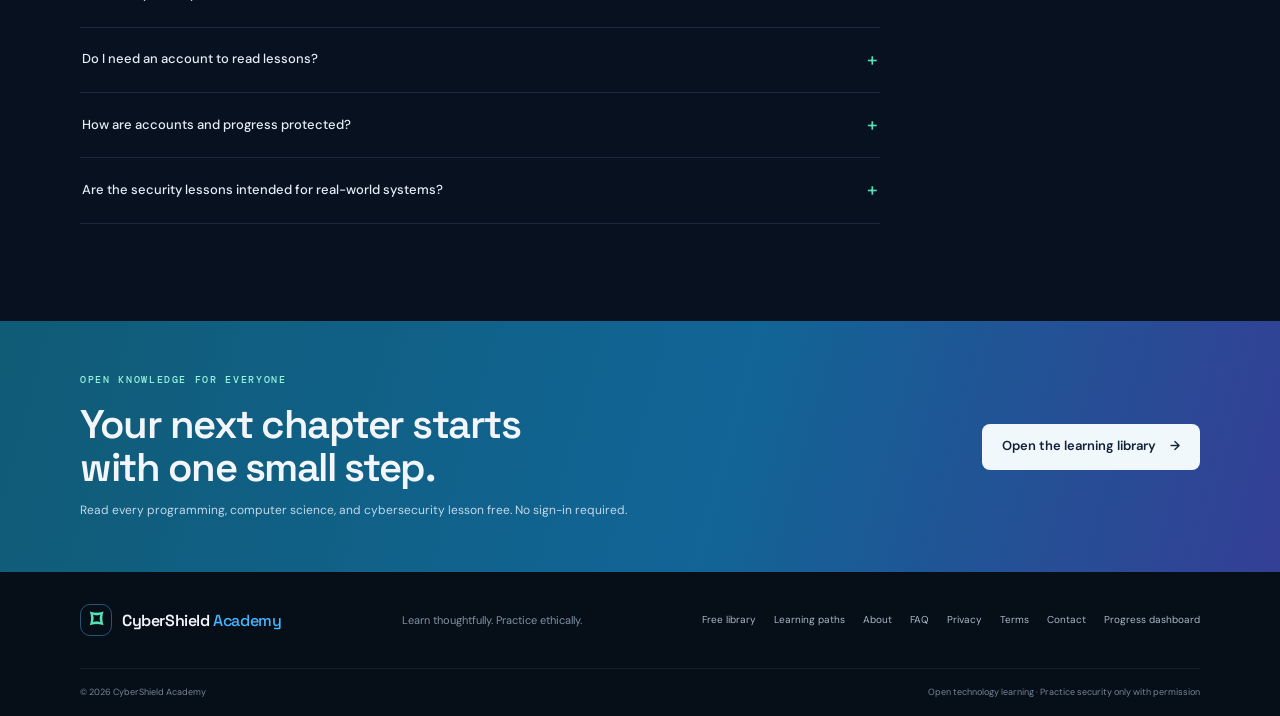
==== commit 05c76b10: "Add privacy and terms links" ====
--- a/index.html
+++ b/index.html
@@ -171,7 +171,7 @@
         <div class="section-wrap footer-main">
             <a class="brand" href="#home"><span class="brand-mark" aria-hidden="true">⌑</span><span>CyberShield <strong>Academy</strong></span></a>
             <p>Learn thoughtfully. Practice ethically.</p>
-            <div class="footer-links"><a href="learn.html">Free library</a><a href="#courses">Learning paths</a><a href="#about">About</a><a href="#faq">FAQ</a><a href="auth.html">Progress dashboard</a></div>
+            <div class="footer-links"><a href="learn.html">Free library</a><a href="#courses">Learning paths</a><a href="#about">About</a><a href="#faq">FAQ</a><a href="privacy.html">Privacy</a><a href="terms.html">Terms</a><a href="https://github.com/vipinyadav885817-wq/CyberShield-Academy/issues">Contact</a><a href="auth.html">Progress dashboard</a></div>
         </div>
         <div class="section-wrap footer-bottom"><span>© <span id="currentYear"></span> CyberShield Academy</span><span>Open technology learning · Practice security only with permission</span></div>
     </footer>
